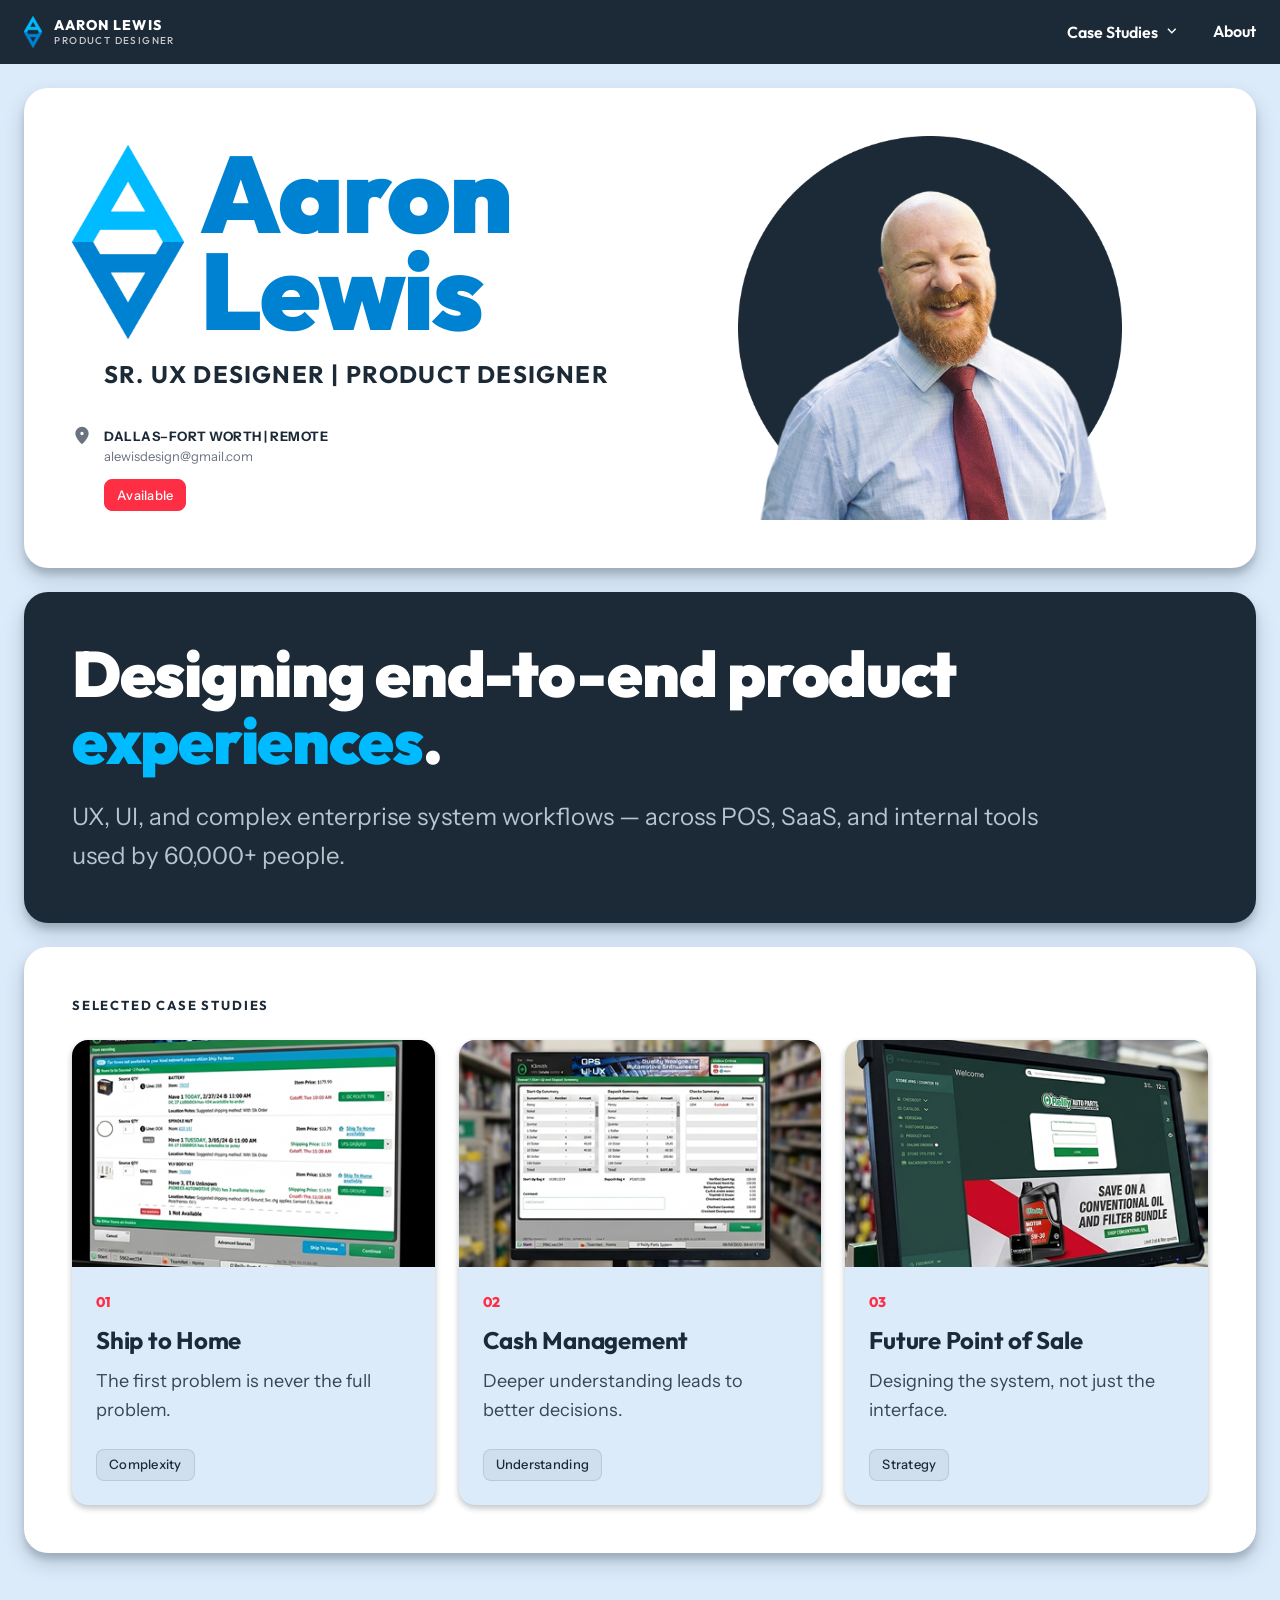
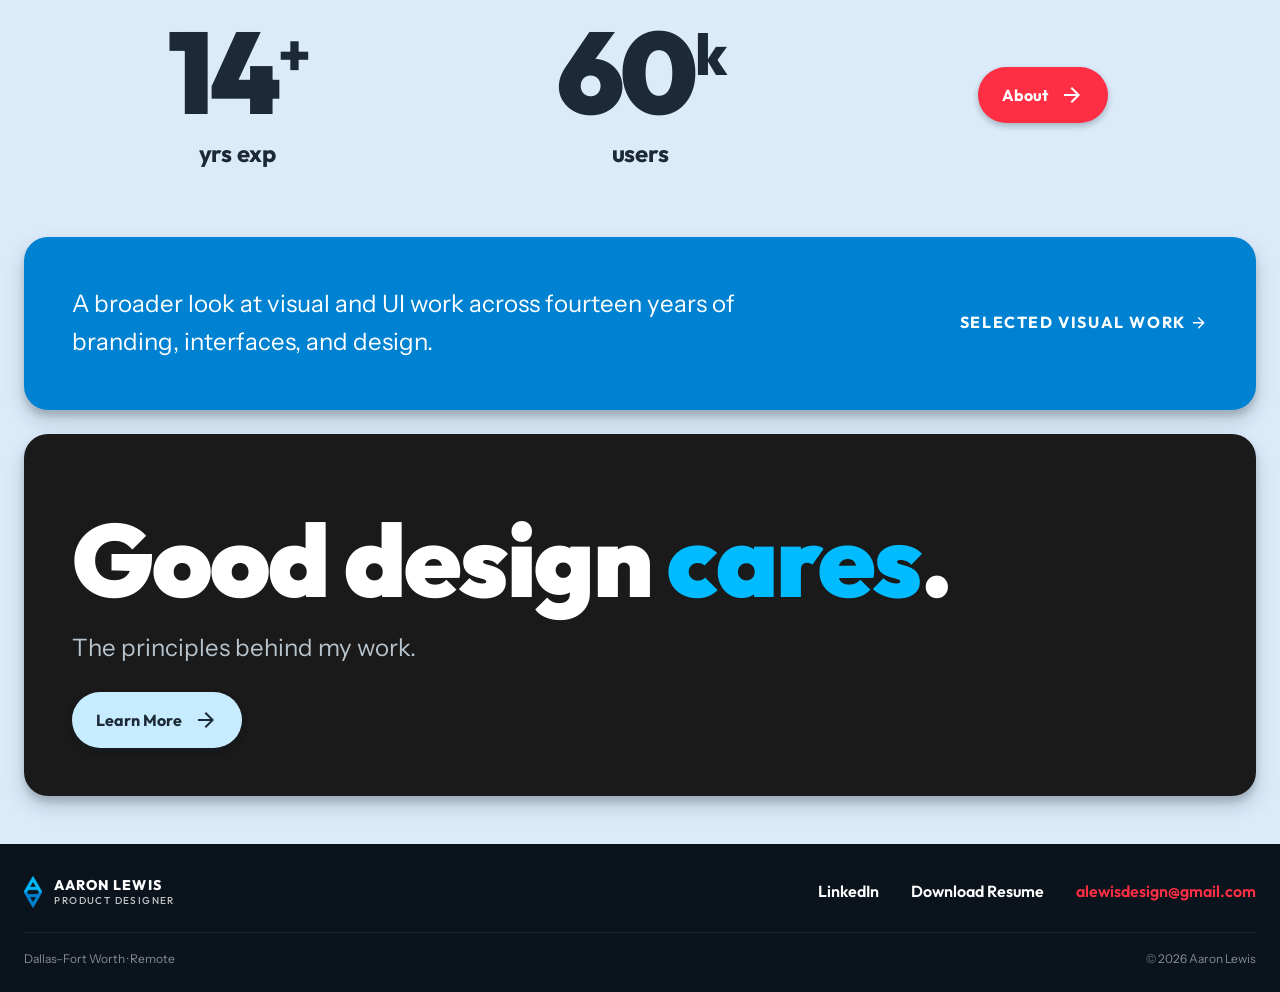
==== index.html @ 26889b2f "Updates" ====
<!doctype html>
<html lang="en">
  <head>
    <meta charset="utf-8" />
    <meta name="viewport" content="width=device-width, initial-scale=1" />
    <title>Aaron Lewis — Sr. UX & Product Designer</title>
    <meta
      name="description"
      content="Aaron Lewis — Sr. UX & Product Designer. UX, UI, and complex enterprise system workflows across POS, SaaS, and internal tools used by 60,000+ people."
    />
    <meta property="og:title" content="Aaron Lewis — Sr. UX & Product Designer" />
    <meta property="og:description" content="End-to-end product experiences across POS, SaaS, and internal tools." />
    <meta property="og:type" content="website" />
    <meta name="twitter:card" content="summary_large_image" />
    <link rel="preconnect" href="https://fonts.googleapis.com" />
    <link rel="preconnect" href="https://fonts.gstatic.com" crossorigin />
    <link
      href="https://fonts.googleapis.com/css2?family=Outfit:wght@400;500;600;700;800;900&family=Instrument+Sans:wght@400;500;600&display=swap"
      rel="stylesheet"
    />
    <link rel="stylesheet" href="./styles.css" />
  </head>
  <body>
    <!-- HEADER -->
    <header class="site-header">
      <div class="container header-inner">
        <a class="brand" href="#">
          <span class="brand-mark" aria-hidden="true">
            <img src="assets/AA_logo-colors.svg" alt="" />
          </span>
          <span class="brand-text">
            <span class="brand-name">AARON LEWIS</span>
            <span class="brand-role">PRODUCT DESIGNER</span>
          </span>
        </a>
        <button
          class="nav-toggle"
          type="button"
          aria-label="Toggle menu"
          aria-expanded="false"
          aria-controls="primary-nav"
        >
          <span class="nav-toggle-bar"></span>
          <span class="nav-toggle-bar"></span>
          <span class="nav-toggle-bar"></span>
        </button>
        <nav id="primary-nav" class="site-nav" aria-label="Primary">
          <div class="nav-item has-dropdown">
            <button type="button" class="nav-link nav-dropdown-toggle" aria-expanded="false" aria-controls="cs-menu">
              Case Studies
              <svg class="mdi" viewBox="0 0 24 24" aria-hidden="true">
                <path d="M7.41 8.59 12 13.17l4.59-4.58L18 10l-6 6-6-6z" />
              </svg>
            </button>
            <div id="cs-menu" class="nav-dropdown" role="menu">
              <a href="/case-studies/ship-to-home" target="_top" role="menuitem">Ship to Home</a>
              <a href="/case-studies/cash-management" target="_top" role="menuitem">Cash Management</a>
              <a href="/case-studies/future-point-of-sale" target="_top" role="menuitem">Future Point of Sale</a>
            </div>
          </div>
          <a href="/about" target="_top">About</a>
        </nav>
      </div>
    </header>

    <main class="container stack">
      <!-- HERO CARD -->
      <section class="card card--light hero">
        <div class="grid-12">
          <div class="col-6 hero-left">
            <div class="hero-lockup">
              <span class="hero-logo" aria-hidden="true">
                <img src="assets/AA_logo-colors.svg" alt="" />
              </span>
              <h1 class="hero-name">Aaron<br />Lewis</h1>
            </div>
            <p class="hero-role">SR. UX DESIGNER | <span class="no-break">PRODUCT DESIGNER</span></p>
            <div class="hero-meta">
              <p class="hero-location">
                <span class="pin" aria-hidden="true"
                  ><svg class="mdi" viewBox="0 0 24 24" aria-hidden="true">
                    <path
                      d="M12 22s-8-7.16-8-13a8 8 0 1 1 16 0c0 5.84-8 13-8 13zm0-11a2 2 0 1 0 0-4 2 2 0 0 0 0 4z"
                    /></svg
                ></span>
                <span>
                  <strong>DALLAS–FORT WORTH | REMOTE</strong><br />
                  <a href="mailto:alewisdesign@gmail.com" class="email-muted">alewisdesign@gmail.com</a>
                </span>
              </p>
              <span class="hero-pill pill pill--red">Available</span>
            </div>
          </div>
          <div class="col-6 hero-right">
            <div class="portrait">
              <img
                src="assets/aaron-hero.png"
                alt="Portrait of Aaron Lewis"
              />
            </div>
          </div>
        </div>
      </section>

      <!-- STATEMENT CARD -->
      <section class="card card--dark statement">
        <h2 class="display">Designing end-to-end product <span class="accent-blue">experiences</span>.</h2>
        <p class="lead">
          UX, UI, and complex enterprise system workflows — across POS, SaaS, and internal tools used by 60,000+ people.
        </p>
      </section>

      <!-- CASE STUDIES -->
      <section id="case-studies" class="card card--light">
        <p class="eyebrow">SELECTED CASE STUDIES</p>
        <div class="grid-12 row-cards">
          <article class="col-4 case-card" tabindex="0" data-href="/case-studies/ship-to-home">
            <div class="case-thumb case-thumb--1">
              <img
                src="assets/ship-to-home-card.png"
                alt="Ship to Home interface preview"
              />
            </div>
            <div class="case-body">
              <p class="case-num">01</p>
              <h3 class="case-title">Ship to Home</h3>
              <p class="case-desc">The first problem is never the full problem.</p>
              <span class="pill pill--light">Complexity</span>
            </div>
          </article>

          <article class="col-4 case-card" tabindex="0" data-href="/case-studies/cash-management">
            <div class="case-thumb case-thumb--2">
              <img
                src="assets/cash-management-card.png"
                alt="Cash Management interface preview"
              />
            </div>
            <div class="case-body">
              <p class="case-num">02</p>
              <h3 class="case-title">Cash Management</h3>
              <p class="case-desc">Deeper understanding leads to better decisions.</p>
              <span class="pill pill--light">Understanding</span>
            </div>
          </article>

          <article class="col-4 case-card" tabindex="0" data-href="/case-studies/future-point-of-sale">
            <div class="case-thumb case-thumb--3">
              <img
                src="assets/future-pos-card.png"
                alt="Future Point of Sale interface preview"
              />
            </div>
            <div class="case-body">
              <p class="case-num">03</p>
              <h3 class="case-title">Future Point of Sale</h3>
              <p class="case-desc">Designing the system, not just the interface.</p>
              <span class="pill pill--light">Strategy</span>
            </div>
          </article>
        </div>
      </section>

      <!-- STATS ROW -->
      <section class="stats">
        <div class="grid-12 stats-row">
          <div class="col-4 stat">
            <p class="stat-num">14<span class="stat-sup">+</span></p>
            <p class="stat-label">yrs exp</p>
          </div>
          <div class="col-4 stat">
            <p class="stat-num">60<span class="stat-sup">k</span></p>
            <p class="stat-label">users</p>
          </div>
          <div class="col-4 stat stat--cta">
            <a href="/about" target="_top" class="btn btn--red"
              >About
              <span class="btn-arrow" aria-hidden="true"
                ><svg class="mdi" viewBox="0 0 24 24" aria-hidden="true">
                  <path d="M4 11h12.17l-5.59-5.59L12 4l8 8-8 8-1.41-1.41L16.17 13H4z" /></svg></span
            ></a>
          </div>
        </div>
      </section>

      <!-- VISUAL WORK BANNER -->
      <section class="card banner">
        <div class="grid-12 banner-row">
          <div class="col-9">
            <p class="banner-copy">
              A broader look at visual and UI work across fourteen years of branding, interfaces, and design.
            </p>
          </div>
          <div class="col-3 banner-cta">
            <a href="/selected-visual-work" class="banner-link" target="_top"
              >SELECTED VISUAL WORK
              <svg class="mdi" viewBox="0 0 24 24" aria-hidden="true">
                <path d="M4 11h12.17l-5.59-5.59L12 4l8 8-8 8-1.41-1.41L16.17 13H4z" /></svg
            ></a>
          </div>
        </div>
      </section>

      <!-- GOOD DESIGN CARES -->
      <section class="card card--dark cares">
        <h2 class="display">Good design <span class="accent-blue">cares</span>.</h2>
        <p class="cares-caption">The principles behind my work.</p>
        <div class="cares-cta">
          <a href="/about#cares" target="_top" class="btn btn--light"
            >Learn More
            <span class="btn-arrow" aria-hidden="true"
              ><svg class="mdi" viewBox="0 0 24 24" aria-hidden="true">
                <path d="M4 11h12.17l-5.59-5.59L12 4l8 8-8 8-1.41-1.41L16.17 13H4z" /></svg></span
          ></a>
        </div>
      </section>
    </main>

    <!-- FOOTER -->
    <footer id="contact" class="site-footer">
      <div class="container footer-inner">
        <div class="grid-12 footer-row">
          <div class="col-6 footer-brand-col">
            <a class="brand" href="#">
              <span class="brand-mark" aria-hidden="true">
                <img src="assets/AA_logo-colors.svg" alt="" />
              </span>
              <span class="brand-text">
                <span class="brand-name">AARON LEWIS</span>
                <span class="brand-role">PRODUCT DESIGNER</span>
              </span>
            </a>
          </div>
          <div class="col-6 footer-nav-col">
            <nav class="footer-nav" aria-label="Footer">
              <a href="https://www.linkedin.com/in/aldsgn/" target="_blank" rel="noopener noreferrer">LinkedIn</a>
              <a
                href="assets/Aaron-Lewis-Resume.pdf"
                target="_blank"
                rel="noopener noreferrer"
                >Download Resume</a
              >
              <a href="mailto:alewisdesign@gmail.com" class="email-red">alewisdesign@gmail.com</a>
            </nav>
          </div>
        </div>
        <div class="footer-fine">
          <span>Dallas–Fort Worth · Remote</span>
          <span>© <span id="year">2026</span> Aaron Lewis</span>
        </div>
      </div>
    </footer>

    <script src="./script.js" defer></script>
  </body>
</html>
---- styles.css ----
/* ==========================================================================
   Aaron Lewis — Portfolio Home10
   Design system v1.
     Colors:
       Snow White  #FFFFFF   default white
       Powder      #DCEBFA   pale blue background
       Martigan    #00BBFF   brand blue on dark
       BlueJay     #0082D2   brand blue on white
       Midnight    #1C2A37   dark background/ink
       Amaranth    #FE2E44   brand accent
     Type: Outfit (display + UI), Instrument Sans (body). Body 18px.
     Grid: 12-column only. Container max-width 1440px.
     Spacing: 4/8px increments.
     Elevation: Material Design 2 shadows on cards.
   ========================================================================== */

:root {
  /* Palette */
  --snow: #ffffff;
  --powder: #dcebfa;
  --martigan: #00bbff;
  --bluejay: #0082d2;
  --midnight: #1c2a37;
  --amaranth: #fe2e44;
  --three-am: #0b141c;
  --charcoal: #1a1a1a;

  /* Semantic tokens */
  --bg: var(--powder);
  --ink: var(--midnight);
  --card: var(--snow);
  --card-soft: var(--powder);
  --brand-blue: var(--bluejay); /* on light */
  --brand-blue-dark: var(--martigan); /* on dark */
  --brand-red: var(--amaranth);
  --text: var(--midnight);
  --muted: #6b7280;
  --white: var(--snow);
  --hero-name: var(--bluejay);
  --hero-name-size: clamp(72px, 10vw, 108px);

  /* Type */
  --font-display: "Outfit", system-ui, -apple-system, Segoe UI, sans-serif;
  --font-body: "Instrument Sans", system-ui, -apple-system, Segoe UI, sans-serif;

  /* Shape + spacing (4/8 pixel increments) */
  --radius: 24px;
  --radius-sm: 16px;
  --gap: 24px;
  --pad: 48px;
  --pad-sm: 24px;
  --container: 1440px;

  /* MD2 elevation shadows */
  --elev-1: 0 1px 2px rgba(14, 30, 44, 0.14), 0 1px 3px rgba(14, 30, 44, 0.12);
  --elev-2: 0 3px 6px rgba(14, 30, 44, 0.16), 0 3px 6px rgba(14, 30, 44, 0.12);
  --elev-4: 0 10px 20px rgba(14, 30, 44, 0.19), 0 6px 6px rgba(14, 30, 44, 0.16);
  --elev-8: 0 14px 28px rgba(14, 30, 44, 0.2), 0 10px 10px rgba(14, 30, 44, 0.18);
  --elev-16: 0 24px 48px rgba(14, 30, 44, 0.24), 0 18px 18px rgba(14, 30, 44, 0.2);
}

* {
  box-sizing: border-box;
}

html,
body {
  margin: 0;
  padding: 0;
}

body {
  background: var(--bg);
  color: var(--text);
  font-family: var(--font-body);
  font-size: 18px;
  line-height: 1.6;
  -webkit-font-smoothing: antialiased;
}

h1,
h2,
h3,
h4,
.display,
.eyebrow,
.brand-name,
.brand-role,
.nav-cta,
.site-nav a,
.pill,
.case-title,
.case-num,
.stat-num,
.stat-label,
.banner-link,
.footer-nav a,
.hero-name,
.hero-role {
  font-family: var(--font-display);
}

a {
  color: inherit;
  text-decoration: none;
}

.no-break {
  white-space: nowrap;
}

/* Layout ------------------------------------------------------------------ */

.container {
  width: 100%;
  max-width: var(--container);
  margin: 0 auto;
  padding: 0 24px;
}

.stack > * + * {
  margin-top: var(--gap);
}
.stack {
  padding-top: var(--gap);
  padding-bottom: var(--gap);
}

/* 12-column grid — the ONLY width system in use. */
.grid-12 {
  display: grid;
  grid-template-columns: repeat(12, minmax(0, 1fr));
  gap: var(--gap);
}
.col-1 {
  grid-column: span 1;
}
.col-2 {
  grid-column: span 2;
}
.col-3 {
  grid-column: span 3;
}
.col-4 {
  grid-column: span 4;
}
.col-5 {
  grid-column: span 5;
}
.col-6 {
  grid-column: span 6;
}
.col-7 {
  grid-column: span 7;
}
.col-8 {
  grid-column: span 8;
}
.col-9 {
  grid-column: span 9;
}
.col-10 {
  grid-column: span 10;
}
.col-11 {
  grid-column: span 11;
}
.col-12 {
  grid-column: span 12;
}

/* Mobile stacking rules:
   - col-3 (1/4 desktop) -> col-6 (1/2 mobile)
   - col-4 (1/3 desktop) and col-6 (1/2 desktop) -> col-12 (full mobile)
   - col-1..2, 5, 7..11 default to full width on mobile too. */
@media (max-width: 768px) {
  :root {
    --pad: var(--pad-sm);
  }
  .grid-12 > .col-3 {
    grid-column: span 6;
  }
  .grid-12 > .col-1,
  .grid-12 > .col-2,
  .grid-12 > .col-4,
  .grid-12 > .col-5,
  .grid-12 > .col-6,
  .grid-12 > .col-7,
  .grid-12 > .col-8,
  .grid-12 > .col-9,
  .grid-12 > .col-10,
  .grid-12 > .col-11 {
    grid-column: span 12;
  }
}

/* Cards ------------------------------------------------------------------- */

.card {
  border-radius: var(--radius);
  padding: var(--pad);
  background: var(--card);
  box-shadow: var(--elev-4);
}
.card--light {
  background: var(--card);
  color: var(--text);
}
.card--dark {
  background: var(--ink);
  color: var(--white);
}

/* Header ------------------------------------------------------------------ */

.site-header {
  background: var(--ink);
  color: var(--white);
}
.header-inner {
  display: flex;
  align-items: center;
  justify-content: space-between;
  gap: var(--gap);
  padding-top: 16px;
  padding-bottom: 16px;
  flex-wrap: wrap;
}

.brand {
  display: inline-flex;
  align-items: center;
  gap: 12px;
}
.brand-mark {
  height: 32px;
  width: auto;
  display: inline-block;
}
.brand-mark img {
  height: 100%;
  width: auto;
  display: block;
}
.brand-text {
  display: flex;
  flex-direction: column;
  line-height: 1;
}
.brand-name {
  font-weight: 800;
  font-size: 14px;
  letter-spacing: 0.08em;
}
.brand-role {
  font-weight: 500;
  font-size: 10px;
  letter-spacing: 0.14em;
  opacity: 0.75;
  margin-top: 4px;
}

.site-nav {
  display: flex;
  align-items: center;
  gap: 32px;
}
.site-nav a,
.site-nav .nav-link {
  font-weight: 600;
  font-size: 16px;
  color: var(--white);
  transition: opacity 0.2s;
  background: none;
  border: 0;
  padding: 0;
  cursor: pointer;
  font-family: var(--font-display);
}
.site-nav a:hover,
.site-nav .nav-link:hover {
  opacity: 0.75;
}

/* Dropdown */
.nav-item.has-dropdown {
  position: relative;
}
.nav-dropdown {
  position: absolute;
  top: calc(100% + 12px);
  left: 0;
  min-width: 224px;
  background: var(--white);
  color: var(--text);
  border-radius: 16px;
  padding: 8px;
  display: none;
  flex-direction: column;
  box-shadow: var(--elev-8);
  z-index: 20;
}
/* Invisible hover bridge so the menu doesn't close when crossing the gap */
.nav-dropdown::before {
  content: "";
  position: absolute;
  left: 0;
  right: 0;
  top: -12px;
  height: 12px;
}
.nav-dropdown a {
  color: var(--text);
  padding: 8px 16px;
  border-radius: 8px;
  font-size: 14px;
  font-weight: 600;
}
.nav-dropdown a:hover {
  background: var(--card-soft);
  opacity: 1;
}
.nav-item.has-dropdown:hover .nav-dropdown,
.nav-item.has-dropdown:focus-within .nav-dropdown,
.nav-dropdown.is-open {
  display: flex;
}

/* Hamburger */
.nav-toggle {
  display: none;
  background: none;
  border: 0;
  padding: 8px;
  cursor: pointer;
  flex-direction: column;
  gap: 4px;
}
.nav-toggle-bar {
  display: block;
  width: 24px;
  height: 2px;
  background: var(--white);
  border-radius: 2px;
}

/* Hero -------------------------------------------------------------------- */

.hero .grid-12 {
  align-items: center;
}

.hero-lockup {
  display: flex;
  align-items: center;
  gap: 16px;
}
.hero-logo {
  height: calc(var(--hero-name-size) * 1.8);
  width: auto;
  flex-shrink: 0;
}
.hero-logo img {
  height: 100%;
  width: auto;
  display: block;
}

.hero-name {
  margin: 0;
  font-family: var(--font-display);
  font-weight: 900;
  font-size: var(--hero-name-size);
  line-height: 0.9;
  color: var(--hero-name);
  letter-spacing: -0.02em;
}

.hero-role {
  margin: 16px 0 0;
  padding-left: 32px;
  font-weight: 700;
  letter-spacing: 0.05em;
  font-size: 24px;
  color: var(--text);
}

.hero-meta {
  margin-top: 32px;
  display: flex;
  flex-direction: column;
  align-items: flex-start;
  gap: 12px;
}
.hero-location {
  margin: 0;
  display: flex;
  gap: 12px;
  align-items: flex-start;
  font-size: 13px;
  letter-spacing: 0.04em;
}
.hero-pill {
  margin-left: 32px;
}
.hero-location strong {
  font-weight: 700;
}
.pin {
  color: var(--muted);
  display: inline-flex;
  align-items: center;
  line-height: 1;
}
.pin .mdi {
  width: 20px;
  height: 20px;
}

/* Material Design inline icons ------------------------------------------- */
.mdi {
  display: inline-block;
  width: 1em;
  height: 1em;
  fill: currentColor;
  vertical-align: -0.15em;
  flex-shrink: 0;
}
.nav-dropdown-toggle .mdi {
  width: 1.1em;
  height: 1.1em;
  margin-left: 2px;
  transition: transform 0.2s;
}
.nav-dropdown-toggle[aria-expanded="true"] .mdi {
  transform: rotate(180deg);
}
.banner-link .mdi,
.cs-nextup-arrow.mdi {
  width: 1.1em;
  height: 1.1em;
  vertical-align: -0.2em;
}
.email-muted {
  color: var(--muted);
  font-family: var(--font-body);
  letter-spacing: 0;
}

.hero-right {
  display: flex;
  justify-content: center;
  align-items: center;
}
.portrait {
  width: 100%;
  max-width: 384px;
  display: grid;
  place-items: center;
}
.portrait img {
  width: 100%;
  height: auto;
  object-fit: contain;
  display: block;
}

@media (max-width: 768px) {
  .hero-lockup {
    gap: 16px;
  }
}

/* Statement --------------------------------------------------------------- */

.display {
  font-family: var(--font-display);
  font-weight: 900;
  font-size: clamp(40px, 5vw, 68px);
  line-height: 1.05;
  letter-spacing: -0.02em;
  margin: 0;
}
.display--center {
  text-align: center;
}
/* accent-blue lives on dark backgrounds (statement + cares cards) */
.accent-blue {
  color: var(--brand-blue-dark);
}

.statement .lead {
  margin: 24px 0 0;
  color: #b7c4ce;
  font-size: 24px;
  max-width: 62ch;
}

/* Case studies ------------------------------------------------------------ */

.eyebrow {
  margin: 0 0 24px;
  font-weight: 700;
  font-size: 13px;
  letter-spacing: 0.14em;
  color: var(--text);
}

.row-cards {
  align-items: stretch;
}

.case-card {
  background: var(--card-soft);
  color: var(--text);
  border-radius: 16px;
  overflow: hidden;
  display: flex;
  flex-direction: column;
  cursor: pointer;
  outline: none;
  -webkit-tap-highlight-color: transparent;
  touch-action: manipulation;
  transition:
    transform 0.5s cubic-bezier(0.2, 0.7, 0.2, 1),
    box-shadow 0.5s cubic-bezier(0.2, 0.7, 0.2, 1),
    background-color 0.5s cubic-bezier(0.2, 0.7, 0.2, 1),
    color 0.5s cubic-bezier(0.2, 0.7, 0.2, 1);
  box-shadow: var(--elev-2);
}
.case-card:hover,
.case-card:focus-visible,
.case-card.is-lifted,
.case-card:active {
  transform: translateY(-8px);
  box-shadow: var(--elev-16);
  background: var(--ink);
  color: var(--white);
}
.case-card:hover .pill,
.case-card:focus-visible .pill,
.case-card.is-lifted .pill,
.case-card:active .pill {
  color: var(--white);
  background: rgba(255, 255, 255, 0.12);
  border-color: rgba(255, 255, 255, 0.28);
}

.case-thumb {
  aspect-ratio: 16 / 10;
  overflow: hidden;
  background: #0e1720;
}
.case-thumb img {
  width: 100%;
  height: 100%;
  object-fit: cover;
  display: block;
  transition: transform 300ms ease;
}
.case-card:hover .case-thumb img,
.case-card:focus-visible .case-thumb img,
.case-card.is-lifted .case-thumb img {
  transform: scale(1.03);
}

.case-body {
  padding: 24px;
  display: flex;
  flex-direction: column;
  gap: 8px;
  flex: 1;
}
.case-num {
  margin: 0;
  font-weight: 800;
  color: var(--brand-red);
  font-size: 14px;
}
.case-title {
  margin: 0;
  font-weight: 700;
  font-size: 24px;
  letter-spacing: -0.01em;
}
.case-desc {
  margin: 0 0 16px;
  color: inherit;
  opacity: 0.85;
  font-size: 18px;
}
.case-card .pill {
  align-self: flex-start;
  margin-top: auto;
}

/* Stats ------------------------------------------------------------------- */

.stats {
  padding: 40px 24px;
}
.stats-row {
  align-items: center;
}
.stat {
  display: flex;
  flex-direction: column;
  align-items: center;
  text-align: center;
}
.stat-num {
  margin: 0;
  font-family: var(--font-display);
  font-weight: 900;
  font-size: clamp(72px, 9vw, 128px);
  line-height: 0.95;
  letter-spacing: -0.03em;
}
.stat-sup {
  font-size: 0.5em;
  vertical-align: super;
  font-weight: 800;
}
.stat-label {
  margin: 8px 0 0;
  font-weight: 700;
  font-size: 24px;
  letter-spacing: -0.01em;
}
.stat--cta {
  justify-content: center;
}

/* Banner ------------------------------------------------------------------ */

.banner {
  background: var(--brand-blue);
  color: var(--white);
  padding: var(--pad);
}
.banner-row {
  align-items: center;
}
.banner-copy {
  margin: 0;
  font-size: 24px;
  max-width: 44ch;
}
.banner-cta {
  display: flex;
  justify-content: flex-end;
  align-items: center;
}
.banner-link {
  font-weight: 700;
  letter-spacing: 0.1em;
  font-size: 16px;
  color: var(--white);
  transition: transform 0.2s;
  white-space: nowrap;
}
.banner-link:hover {
  transform: translateY(-4px);
}

@media (max-width: 768px) {
  .banner-cta {
    justify-content: flex-start;
  }
}

/* Cares ------------------------------------------------------------------- */

.cares {
  background: var(--charcoal);
  padding: var(--pad);
  position: relative;
  text-align: left;
}
.cares h2 {
  font-size: clamp(56px, 8vw, 104px);
  padding-top: 24px;
}
.cares-caption {
  margin: 16px 0 0;
  color: #b7c4ce;
  font-size: 24px;
  max-width: 44ch;
  text-align: left;
  font-family: var(--font-body);
}
.cares-cta {
  display: flex;
  justify-content: flex-start;
  margin-top: 24px;
}

/* Pills — Material Design 3 chips ---------------------------------------- */

.pill {
  display: inline-flex;
  align-items: center;
  gap: 8px;
  height: 32px;
  padding: 0 12px;
  border-radius: 8px;
  font-family: inherit;
  font-weight: 500;
  font-size: 13px;
  letter-spacing: 0.02em;
  line-height: 1;
  color: var(--text);
  background: rgba(28, 42, 55, 0.06);
  border: 1px solid rgba(28, 42, 55, 0.12);
  transition:
    transform 0.2s,
    box-shadow 0.2s,
    background-color 0.2s,
    border-color 0.2s,
    color 0.2s;
}
/* On dark surfaces */
.card--dark .pill,
.pill--white {
  color: var(--white);
  background: rgba(255, 255, 255, 0.08);
  border-color: rgba(255, 255, 255, 0.24);
}
/* Amaranth chip — reserved for "Available" */
.pill--red {
  color: var(--white);
  background: var(--brand-red);
  border-color: var(--brand-red);
}
.pill--blue {
  color: var(--white);
  background: var(--brand-blue);
  border-color: var(--brand-blue);
}
.pill--light {
  color: var(--text);
  background: rgba(28, 42, 55, 0.06);
  border-color: rgba(28, 42, 55, 0.12);
}
.pill--lg {
  height: 36px;
  padding: 0 16px;
  font-size: 14px;
}
a.pill:hover {
  transform: translateY(-1px);
  box-shadow: var(--elev-1);
}

/* Buttons ----------------------------------------------------------------- */

.btn {
  display: inline-flex;
  align-items: center;
  gap: 12px;
  padding: 16px 24px;
  border-radius: 999px;
  font-family: var(--font-display);
  font-weight: 700;
  font-size: 16px;
  line-height: 1;
  border: 0;
  cursor: pointer;
  transition:
    transform 0.2s,
    box-shadow 0.2s,
    filter 0.2s;
  box-shadow: var(--elev-2);
}
.btn--red {
  background: var(--brand-red);
  color: var(--white);
}
.btn--light {
  background: #c8ecff;
  color: var(--ink);
}
.btn:hover {
  transform: translateY(-2px);
  box-shadow: var(--elev-4);
}
.btn-arrow {
  display: inline-grid;
  place-items: center;
  width: 24px;
  height: 24px;
  line-height: 1;
}
.btn-arrow .mdi {
  width: 24px;
  height: 24px;
}

/* Footer ------------------------------------------------------------------ */

.site-footer {
  background: var(--three-am);
  color: var(--white);
  margin-top: var(--gap);
  padding: 32px 0 24px;
}
.footer-row {
  align-items: center;
}
.footer-brand-col {
  display: flex;
  align-items: center;
}
.footer-nav-col {
  display: flex;
  justify-content: flex-end;
  align-items: center;
}
.footer-nav {
  display: flex;
  gap: 32px;
  align-items: center;
}
.footer-nav a {
  font-weight: 600;
  font-size: 16px;
}
.footer-nav a:hover {
  opacity: 0.75;
}
.email-red {
  color: var(--brand-red);
  font-family: var(--font-body);
  font-weight: 500;
}
.footer-fine {
  margin-top: 24px;
  padding-top: 16px;
  border-top: 1px solid rgba(255, 255, 255, 0.08);
  display: flex;
  justify-content: space-between;
  gap: 12px;
  color: rgba(255, 255, 255, 0.5);
  font-size: 12px;
  flex-wrap: wrap;
}

@media (max-width: 768px) {
  .header-inner {
    flex-wrap: nowrap;
    align-items: center;
  }
  .nav-toggle {
    display: inline-flex;
  }
  .site-nav {
    display: none;
    position: absolute;
    top: 100%;
    left: 0;
    right: 0;
    background: var(--ink);
    flex-direction: column;
    align-items: stretch;
    gap: 4px;
    padding: 16px 24px 24px;
    z-index: 30;
    box-shadow: var(--elev-8);
  }
  .site-header {
    position: relative;
  }
  .site-nav.is-open {
    display: flex;
  }
  .site-nav a,
  .site-nav .nav-link {
    padding: 12px 4px;
    text-align: left;
    width: 100%;
  }
  .nav-item.has-dropdown {
    width: 100%;
  }
  .nav-dropdown {
    position: static;
    display: none;
    box-shadow: none;
    background: rgba(255, 255, 255, 0.06);
    color: var(--white);
    padding: 4px;
    margin-top: 4px;
  }
  .nav-dropdown a {
    color: var(--white);
  }
  .nav-dropdown a:hover {
    background: rgba(255, 255, 255, 0.08);
  }
  .nav-dropdown.is-open {
    display: flex;
  }

  .hero-meta {
    margin-top: 24px;
  }
  .stats {
    padding: 24px;
  }
  .cares {
    padding: var(--pad);
  }
  .cares-cta {
    justify-content: center;
  }

  .footer-nav-col {
    justify-content: flex-start;
  }
  .footer-nav {
    flex-direction: column;
    align-items: flex-start;
    gap: 16px;
    width: 100%;
  }
  .footer-fine {
    justify-content: center;
    text-align: center;
    flex-direction: column;
    align-items: center;
    gap: 8px;
  }
}

/* ==========================================================================
   Case Study pages
   ========================================================================== */

.case-hero {
  padding: var(--pad);
}
.case-hero .grid-12 {
  align-items: center;
}
.case-eyebrow {
  margin: 0 0 16px;
}
.case-num-inline {
  color: var(--brand-red);
  font-weight: 800;
}
.case-hero-title {
  margin: 0;
  font-family: var(--font-display);
  font-weight: 900;
  font-size: clamp(56px, 7.5vw, 96px);
  line-height: 0.95;
  letter-spacing: -0.02em;
  color: var(--text);
}
/* Accent blue variant readable on light card backgrounds */
.accent-blue-onlight {
  color: var(--brand-blue);
}
.case-tagline {
  margin: 24px 0 0;
  font-family: var(--font-display);
  font-weight: 600;
  font-size: 24px;
  color: var(--brand-blue);
}
.case-summary {
  margin: 16px 0 0;
  font-size: 18px;
  max-width: 56ch;
}

.case-meta {
  margin-top: 32px;
  display: flex;
  flex-wrap: wrap;
  gap: 32px;
}
.case-meta-item {
  display: flex;
  flex-direction: column;
  gap: 4px;
}
.case-meta-label {
  margin: 0;
  font-family: var(--font-display);
  font-weight: 700;
  font-size: 11px;
  letter-spacing: 0.14em;
  color: var(--muted);
}
.case-meta-value {
  margin: 0;
  font-family: var(--font-display);
  font-weight: 600;
  font-size: 16px;
  color: var(--text);
}

.case-hero-right {
  display: flex;
  justify-content: center;
}
.case-hero-image {
  width: 100%;
  aspect-ratio: 4 / 3;
  border-radius: var(--radius-sm);
}

/* Placeholder image blocks (to swap for real images later) */
.placeholder-img {
  background:
    repeating-linear-gradient(
      45deg,
      rgba(0, 187, 255, 0.08),
      rgba(0, 187, 255, 0.08) 12px,
      rgba(0, 187, 255, 0.16) 12px,
      rgba(0, 187, 255, 0.16) 24px
    ),
    var(--powder);
  display: grid;
  place-items: center;
  color: var(--muted);
  font-family: var(--font-display);
  font-weight: 600;
  font-size: 13px;
  letter-spacing: 0.12em;
  text-transform: uppercase;
  border: 1px dashed rgba(28, 42, 55, 0.2);
}

/* Case sections (Problem, Constraints, Approach, Outcome, Reflections) */
.case-section {
  padding: var(--pad);
}
.case-section .grid-12 {
  align-items: start;
}
.section-eyebrow {
  margin: 0;
  font-family: var(--font-display);
  font-weight: 800;
  font-size: 13px;
  letter-spacing: 0.16em;
  text-transform: uppercase;
  color: var(--brand-red);
  position: sticky;
  top: 24px;
}
.card--dark .section-eyebrow {
  color: var(--brand-blue-dark);
}

.case-body-copy p {
  margin: 0 0 16px;
  font-size: 18px;
  line-height: 1.7;
}
.case-body-copy p:last-child {
  margin-bottom: 0;
}
.case-lead {
  font-family: var(--font-display);
  font-weight: 500;
  font-size: 24px !important;
  line-height: 1.4 !important;
  margin-bottom: 24px !important;
}
.card--dark .case-lead {
  color: var(--white);
}

.case-subhead {
  margin: 32px 0 12px;
  font-family: var(--font-display);
  font-weight: 700;
  font-size: 24px;
  letter-spacing: -0.01em;
  color: var(--text);
}
.card--dark .case-subhead {
  color: var(--white);
}

.case-list {
  margin: 0 0 16px;
  padding-left: 20px;
  font-size: 18px;
  line-height: 1.7;
}
.case-list li {
  margin-bottom: 8px;
}

.case-pullquote {
  margin: 24px 0 !important;
  padding: 16px 24px;
  border-left: 4px solid var(--brand-red);
  background: rgba(254, 46, 68, 0.06);
  font-family: var(--font-display);
  font-weight: 600;
  font-size: 20px !important;
  line-height: 1.5 !important;
  color: var(--text);
  border-radius: 4px;
}
.card--dark .case-pullquote {
  color: var(--white);
  background: rgba(0, 187, 255, 0.1);
  border-left-color: var(--brand-blue-dark);
}

.case-figure {
  width: 100%;
  aspect-ratio: 16 / 9;
  margin: 24px 0;
  border-radius: var(--radius-sm);
}

.case-nextup {
  margin-top: var(--gap);
}

@media (max-width: 768px) {
  .section-eyebrow {
    position: static;
    margin-bottom: 16px;
  }
  .case-hero-image {
    aspect-ratio: 4 / 3;
    margin-top: 24px;
  }
}

/* ==========================================================================
   Case Study page (cs-*) — layout matching the Ship to Home draft.
   Sticky rail + numbered sections + hero card, callouts, dark quotes.
   ========================================================================== */

.cs-page {
  background: var(--powder);
}
.cs-main {
  padding: 24px 24px 48px;
}

/* Breadcrumb row above the hero card */
.cs-crumbs {
  display: flex;
  align-items: center;
  gap: 10px;
  font-family: var(--font-display);
  font-weight: 700;
  font-size: 12px;
  letter-spacing: 0.14em;
  color: var(--muted);
  margin: 8px 8px 16px;
  text-transform: uppercase;
}
.cs-crumbs-sep {
  color: #b7c6d2;
}
.cs-crumbs-num {
  color: var(--brand-red);
}

/* Hero card */
.cs-hero {
  position: relative;
  overflow: hidden;
  background: var(--snow);
  border-radius: 30px;
  padding: 52px;
  box-shadow: var(--elev-4);
}
.cs-hero-watermark {
  position: absolute;
  top: 28px;
  right: 44px;
  font-family: var(--font-display);
  font-weight: 900;
  font-size: 180px;
  line-height: 1;
  color: var(--brand-blue-dark);
  opacity: 0.12;
  pointer-events: none;
}
.cs-badge {
  display: inline-block;
  background: var(--brand-red);
  color: var(--white);
  font-family: var(--font-display);
  font-weight: 800;
  font-size: 11px;
  letter-spacing: 0.16em;
  padding: 7px 14px;
  border-radius: 999px;
  text-transform: uppercase;
}
.cs-hero-title {
  margin: 22px 0 0;
  font-family: var(--font-display);
  font-weight: 900;
  font-size: clamp(56px, 8vw, 84px);
  line-height: 0.92;
  letter-spacing: -0.02em;
  color: var(--text);
}
.cs-hero-tagline {
  margin: 20px 0 0;
  font-family: var(--font-display);
  font-weight: 600;
  font-size: clamp(22px, 2.4vw, 30px);
  line-height: 1.15;
  color: var(--text);
  max-width: 720px;
}
.cs-accent {
  color: var(--brand-blue-dark);
  font-weight: 700;
}
.cs-hero-summary {
  margin: 16px 0 0;
  font-size: 18px;
  line-height: 1.6;
  color: #4a5c6b;
  max-width: 640px;
}
.cs-meta-grid {
  margin-top: 32px;
  display: grid;
  grid-template-columns: repeat(4, minmax(0, 1fr));
  gap: 14px;
}
.cs-meta-card {
  background: #f2f8fd;
  border-radius: 14px;
  padding: 16px 18px;
}
.cs-meta-label {
  font-family: var(--font-display);
  font-size: 11px;
  font-weight: 700;
  letter-spacing: 0.12em;
  color: #8095a6;
}
.cs-meta-value {
  font-family: var(--font-display);
  font-weight: 700;
  font-size: 15px;
  color: var(--text);
  margin-top: 6px;
}
.cs-hero-image {
  margin-top: 34px;
  width: 100%;
  aspect-ratio: 20 / 10;
  border-radius: 18px;
  object-fit: cover;
  display: block;
}

/* Body layout: sticky rail + main content */
.cs-body {
  display: grid;
  grid-template-columns: 220px 1fr;
  gap: 60px;
  align-items: start;
  margin-top: 36px;
}
.cs-rail {
  position: sticky;
  top: 92px;
}
.cs-rail-label {
  font-size: 11px;
  font-weight: 700;
  letter-spacing: 0.16em;
  color: var(--muted);
  margin: 0 0 16px 14px;
  font-family: var(--font-display);
  text-transform: uppercase;
}
.cs-rail-nav {
  display: flex;
  flex-direction: column;
  gap: 2px;
}
.cs-rail-link {
  display: flex;
  gap: 12px;
  align-items: baseline;
  padding: 9px 0 9px 14px;
  border-left: 2px solid transparent;
  color: var(--muted);
  font-weight: 600;
  font-size: 15px;
  font-family: var(--font-display);
  transition:
    color 0.15s,
    border-color 0.15s;
}
.cs-rail-num {
  font-family: var(--font-display);
  font-size: 11px;
  font-weight: 800;
  color: #b0c1cf;
}
.cs-rail-link:hover {
  color: var(--text);
}
.cs-rail-link.is-active {
  color: var(--text);
  border-left-color: var(--brand-blue-dark);
  font-weight: 800;
}
.cs-rail-link.is-active .cs-rail-num {
  color: var(--brand-blue-dark);
}
.cs-rail-callout {
  margin-top: 26px;
  background: #cfe6f8;
  border-radius: 16px;
  padding: 18px;
}
.cs-rail-callout-label {
  font-size: 11px;
  font-weight: 700;
  letter-spacing: 0.14em;
  color: #4d6d84;
  font-family: var(--font-display);
}
.cs-rail-callout-value {
  font-family: var(--font-display);
  font-weight: 700;
  font-size: 14px;
  color: #123043;
  line-height: 1.5;
  margin-top: 8px;
}

/* Content column */
.cs-content {
  min-width: 0;
}
.cs-section {
  scroll-margin-top: 96px;
  padding-bottom: 64px;
}
.cs-eyebrow {
  font-family: var(--font-display);
  font-size: 13px;
  font-weight: 800;
  letter-spacing: 0.14em;
  color: var(--brand-red);
  text-transform: uppercase;
}
.cs-h2 {
  font-family: var(--font-display);
  font-weight: 900;
  font-size: clamp(32px, 4vw, 44px);
  line-height: 1.02;
  letter-spacing: -0.015em;
  margin: 14px 0 0;
  color: var(--text);
  max-width: 760px;
}
.cs-lead {
  font-size: 19px;
  line-height: 1.7;
  color: #3f4f5d;
  margin: 20px 0 0;
  max-width: 720px;
}
.cs-content p {
  font-size: 17px;
  line-height: 1.75;
  color: #526271;
  margin: 16px 0 0;
  max-width: 720px;
}

/* Summary stat grid */
.cs-stat-grid {
  display: grid;
  grid-template-columns: repeat(4, minmax(0, 1fr));
  gap: 14px;
  margin-top: 32px;
}
.cs-stat {
  background: var(--snow);
  border-radius: 18px;
  padding: 24px 22px;
  box-shadow: var(--elev-1);
}
.cs-stat--dark {
  background: #0d1218;
}
.cs-stat--dark .cs-stat-label {
  color: #a9bccb;
}
.cs-stat-num {
  font-family: var(--font-display);
  font-weight: 900;
  font-size: 46px;
  line-height: 1;
  color: var(--brand-blue-dark);
}
.cs-stat-label {
  font-size: 14px;
  color: #5a6b79;
  margin-top: 8px;
  line-height: 1.4;
}

/* Figure image */
.cs-figure {
  width: 100%;
  aspect-ratio: 12 / 9;
  margin-top: 26px;
  border-radius: 16px;
}
.cs-figure-img {
  height: auto;
  aspect-ratio: auto;
  object-fit: contain;
  background: var(--snow);
  box-shadow: var(--elev-4);
  display: block;
}

/* Dark pull quote card */
.cs-quote-dark {
  background: #0d1218;
  border-radius: 22px;
  padding: 44px 46px;
  margin-top: 22px;
  position: relative;
  overflow: hidden;
}
.cs-quote-mark {
  position: absolute;
  top: -20px;
  left: 34px;
  font-family: var(--font-display);
  font-weight: 900;
  font-size: 150px;
  color: var(--brand-blue-dark);
  opacity: 0.16;
  line-height: 1;
}
.cs-quote-dark p {
  position: relative;
  margin: 0;
  font-family: var(--font-display);
  font-weight: 800;
  font-size: clamp(22px, 2.6vw, 32px);
  line-height: 1.25;
  color: var(--white);
  max-width: 820px;
}

/* Numbered items grid (Constraints) */
.cs-num-grid {
  display: grid;
  grid-template-columns: repeat(2, minmax(0, 1fr));
  gap: 14px;
  margin-top: 22px;
}
.cs-num-item {
  background: var(--snow);
  border-radius: 16px;
  padding: 22px;
  display: flex;
  gap: 16px;
  box-shadow: var(--elev-1);
}
.cs-num-marker {
  font-family: var(--font-display);
  font-weight: 900;
  font-size: 15px;
  color: var(--brand-red);
}
.cs-num-item p {
  margin: 0;
  font-size: 16px;
  line-height: 1.55;
  color: #2f3e4b;
}

/* Roadmap image (replaces numbered roadmap cards) */
.cs-roadmap-img {
  width: 100%;
  height: auto;
  display: block;
  border-radius: 16px;
  box-shadow: var(--elev-4);
  margin-top: 22px;
}

/* Full-width case study image styled as a card */
.cs-fullwidth-img {
  width: 100%;
  height: auto;
  display: block;
  border-radius: 16px;
  box-shadow: var(--elev-4);
  margin: 24px 0;
}


/* Light blue callout */
.cs-callout-blue {
  background: #cfe6f8;
  border-radius: 20px;
  padding: 34px 38px;
  margin-top: 22px;
}
.cs-callout-blue p {
  margin: 0;
  font-size: 16px;
  line-height: 1.6;
  color: #2f4c5f;
  max-width: 720px;
}
.cs-callout-blue p + p {
  margin-top: 10px;
}
.cs-callout-blue .cs-callout-heading,
.cs-callout-blue > p:first-child:not(.cs-callout-heading) {
  font-family: var(--font-display);
  font-weight: 800;
  font-size: clamp(20px, 2.2vw, 26px);
  line-height: 1.28;
  color: #123043;
}
.cs-callout-blue .cs-callout-heading + p {
  font-family: var(--font-body);
  font-weight: 400;
}

/* White sub-card (Approach detail cards) */
.cs-subcard {
  background: var(--snow);
  border-radius: 18px;
  padding: 30px 32px;
  margin-top: 26px;
  box-shadow: var(--elev-1);
}
.cs-subcard-head {
  display: flex;
  align-items: center;
  gap: 12px;
}
.cs-subcard-dot {
  width: 10px;
  height: 10px;
  border-radius: 2px;
  background: var(--brand-blue-dark);
}
.cs-subcard h3 {
  margin: 0;
  font-family: var(--font-display);
  font-weight: 800;
  font-size: 20px;
  color: var(--text);
}
.cs-subcard p {
  font-size: 16px;
  line-height: 1.7;
  color: #3f4f5d;
  margin: 14px 0 0;
  max-width: none;
}
.cs-subcard ul {
  margin: 14px 0 0;
  padding-left: 20px;
  color: #3f4f5d;
  font-size: 16px;
  line-height: 1.7;
}
.cs-subcard ul li {
  margin-bottom: 4px;
}

/* Split: subcard + image */
.cs-split {
  display: grid;
  grid-template-columns: 1.3fr 1fr;
  gap: 16px;
  margin-top: 14px;
  align-items: stretch;
}
.cs-split .cs-subcard {
  margin-top: 0;
}
.cs-split-image {
  width: 100%;
  min-height: 300px;
  border-radius: 16px;
}

/* Reflections dark callout */
.cs-reflect-dark {
  background: #0d1218;
  border-radius: 22px;
  padding: 44px 46px;
  margin-top: 26px;
}
.cs-reflect-dark p {
  margin: 0;
  font-size: 18px;
  line-height: 1.75;
  color: #c8d6e2;
  max-width: 860px;
}

/* Next-case-study banner */
.cs-nextup {
  display: flex;
  align-items: center;
  justify-content: space-between;
  gap: 24px;
  background: #0d1218;
  border-radius: 24px;
  padding: 34px 40px;
  margin-top: 20px;
  color: var(--white);
  transition: background 0.15s;
}
.cs-nextup:hover {
  background: #141c25;
}
.cs-nextup-eyebrow {
  font-family: var(--font-display);
  font-size: 12px;
  font-weight: 700;
  letter-spacing: 0.16em;
  color: #7f95a7;
  text-transform: uppercase;
}
.cs-nextup-title {
  font-family: var(--font-display);
  font-weight: 900;
  font-size: clamp(28px, 3.6vw, 40px);
  color: var(--white);
  margin-top: 8px;
  line-height: 1;
}
.cs-nextup-sub {
  font-size: 16px;
  color: #a9bccb;
  margin-top: 10px;
}
.cs-nextup-arrow {
  flex-shrink: 0;
  width: 64px;
  height: 64px;
  border-radius: 999px;
  background: var(--brand-blue-dark);
  display: flex;
  align-items: center;
  justify-content: center;
  font-size: 28px;
  color: #04121c;
  font-weight: 700;
}

/* Responsive */
@media (max-width: 1024px) {
  .cs-body {
    grid-template-columns: 1fr;
    gap: 24px;
  }
  .cs-rail {
    position: static;
    top: auto;
  }
  .cs-rail-nav {
    flex-direction: row;
    flex-wrap: wrap;
    gap: 4px;
  }
  .cs-rail-link {
    border-left: 0;
    border-bottom: 2px solid transparent;
    padding: 8px 12px;
  }
  .cs-rail-link.is-active {
    border-left: 0;
    border-bottom-color: var(--brand-blue-dark);
  }
  .cs-rail-callout {
    display: none;
  }
}
@media (max-width: 720px) {
  .cs-hero {
    padding: 30px 22px;
    border-radius: 22px;
  }
  .cs-hero-watermark {
    font-size: 96px;
    top: 16px;
    right: 20px;
  }
  .cs-meta-grid {
    grid-template-columns: repeat(2, minmax(0, 1fr));
  }
  .cs-stat-grid {
    grid-template-columns: repeat(2, minmax(0, 1fr));
  }
  .cs-num-grid {
    grid-template-columns: 1fr;
  }
  .cs-split {
    grid-template-columns: 1fr;
  }
  .cs-quote-dark,
  .cs-reflect-dark {
    padding: 28px 24px;
  }
  .cs-nextup {
    padding: 24px;
    flex-wrap: wrap;
  }
}

/* ---- Cash Management additions -------------------------------------- */

.cs-num-item--wide {
  grid-column: span 2;
}
@media (max-width: 720px) {
  .cs-num-item--wide {
    grid-column: auto;
  }
}

.cs-h3 {
  font-family: var(--font-display);
  font-weight: 900;
  font-size: 26px;
  color: var(--text);
  margin: 40px 0 0;
}

/* Method chips (Approach) */
.cs-method-grid {
  display: grid;
  grid-template-columns: repeat(4, minmax(0, 1fr));
  gap: 12px;
  margin-top: 24px;
}
.cs-method-card {
  background: var(--snow);
  border-radius: 16px;
  padding: 22px 20px;
  box-shadow: var(--elev-1);
}
.cs-method-num {
  font-family: var(--font-display);
  font-weight: 900;
  font-size: 22px;
  color: var(--brand-blue-dark);
}
.cs-method-label {
  font-family: var(--font-display);
  font-weight: 700;
  font-size: 16px;
  color: var(--text);
  margin-top: 10px;
  line-height: 1.3;
}
@media (max-width: 720px) {
  .cs-method-grid {
    grid-template-columns: repeat(2, minmax(0, 1fr));
  }
}

/* Two-column pair of subcards */
.cs-pair {
  display: grid;
  grid-template-columns: 1fr 1fr;
  gap: 14px;
  margin-top: 14px;
}
.cs-pair .cs-subcard {
  margin-top: 0;
}
@media (max-width: 720px) {
  .cs-pair {
    grid-template-columns: 1fr;
  }
}

/* Dark subcard variant */
.cs-subcard--dark {
  background: #0d1218;
  box-shadow: none;
}
.cs-subcard--dark h3 {
  color: var(--white);
}
.cs-subcard--dark p,
.cs-subcard--dark ul {
  color: #a9bccb;
}

/* Before/after image grid inside a subcard */
.cs-ba-grid {
  display: grid;
  grid-template-columns: 1fr 1fr;
  gap: 12px;
  margin-top: 18px;
}
.cs-ba-label {
  font-size: 11px;
  font-weight: 700;
  letter-spacing: 0.12em;
  color: #8095a6;
  margin-bottom: 6px;
  font-family: var(--font-display);
}
.cs-ba-label--after {
  color: #00a4dd;
}
.cs-ba-image {
  width: 100%;
  aspect-ratio: 16 / 10;
  border-radius: 12px;
}
@media (max-width: 720px) {
  .cs-ba-grid {
    grid-template-columns: 1fr;
  }
}

/* Outcome chip row */
.cs-chips {
  display: flex;
  flex-wrap: wrap;
  gap: 12px;
  margin-top: 24px;
}
.cs-chip {
  display: inline-flex;
  align-items: center;
  gap: 10px;
  background: var(--snow);
  border-radius: 999px;
  padding: 12px 22px;
  font-family: var(--font-display);
  font-weight: 700;
  font-size: 17px;
  color: var(--text);
  box-shadow: var(--elev-1);
}
.cs-chip-check {
  color: var(--brand-blue-dark);
}

/* Bright blue pull quote (with attribution) */
.cs-quote-bright {
  background: var(--brand-blue-dark);
  border-radius: 22px;
  padding: 46px 48px;
  margin-top: 24px;
  position: relative;
  overflow: hidden;
}
.cs-quote-mark--dark {
  color: #04121c !important;
}
.cs-quote-bright p {
  position: relative;
  margin: 0;
  font-family: var(--font-display);
  font-weight: 900;
  font-size: clamp(24px, 3vw, 34px);
  line-height: 1.2;
  color: #04121c;
  max-width: 820px;
}
.cs-quote-attrib {
  margin-top: 20px !important;
  font-family: var(--font-display);
  font-weight: 700 !important;
  font-size: 15px !important;
  letter-spacing: 0.04em;
  color: #083242 !important;
}

/* Reflection numbered cards */
.cs-reflect-card {
  background: var(--snow);
  border-radius: 18px;
  padding: 30px 32px;
  box-shadow: var(--elev-1);
}
.cs-reflect-num {
  font-family: var(--font-display);
  font-weight: 900;
  font-size: 40px;
  color: var(--brand-blue-dark);
  line-height: 1;
}
.cs-reflect-card h4 {
  font-family: var(--font-display);
  font-weight: 800;
  font-size: 20px;
  color: var(--text);
  margin: 14px 0 0;
}
.cs-reflect-card p {
  font-size: 16px;
  line-height: 1.7;
  color: #3f4f5d;
  margin: 12px 0 0;
  max-width: none;
}

/* ==========================================================================
   Selected Visual Work — gallery + lightbox
   ========================================================================== */

.vw-section {
  margin-top: 32px;
}

.cs-eyebrow {
  font-family: var(--font-display);
  font-size: 13px;
  font-weight: 800;
  letter-spacing: 0.14em;
  text-transform: uppercase;
  margin: 0;
}
.cs-eyebrow--red {
  color: var(--brand-red);
}

.vw-heading {
  font-family: var(--font-display);
  font-weight: 900;
  font-size: clamp(28px, 3.4vw, 38px);
  line-height: 1.04;
  letter-spacing: -0.015em;
  margin: 14px 0 28px;
  color: var(--text);
  max-width: 720px;
}

.vw-grid {
  display: grid;
  grid-template-columns: repeat(3, minmax(0, 1fr));
  gap: 34px 28px;
}
@media (max-width: 960px) {
  .vw-grid {
    grid-template-columns: repeat(2, minmax(0, 1fr));
  }
}
@media (max-width: 640px) {
  .vw-grid {
    grid-template-columns: 1fr;
  }
}

.vw-card {
  display: flex;
  flex-direction: column;
}

.vw-thumbwrap {
  position: relative;
  display: block;
  width: 100%;
  padding: 0;
  border: 0;
  background: transparent;
  border-radius: 18px;
  overflow: hidden;
  cursor: pointer;
  box-shadow: var(--elev-2);
  transition:
    transform 0.32s cubic-bezier(0.2, 0.7, 0.2, 1),
    box-shadow 0.32s cubic-bezier(0.2, 0.7, 0.2, 1);
}
.vw-thumbwrap:hover,
.vw-thumbwrap:focus-visible {
  transform: translateY(-8px);
  box-shadow: var(--elev-8);
  outline: none;
}
.vw-thumbwrap:focus-visible {
  box-shadow:
    var(--elev-8),
    0 0 0 3px var(--brand-blue-dark);
}

.vw-num {
  position: absolute;
  top: 12px;
  left: 12px;
  z-index: 2;
  background: rgba(13, 18, 24, 0.55);
  color: #fff;
  font-family: var(--font-display);
  font-weight: 800;
  font-size: 12px;
  letter-spacing: 0.04em;
  padding: 5px 10px;
  border-radius: 999px;
}

.vw-expand {
  position: absolute;
  top: 12px;
  right: 12px;
  z-index: 2;
  width: 38px;
  height: 38px;
  border-radius: 999px;
  background: rgba(13, 18, 24, 0.6);
  color: #fff;
  display: flex;
  align-items: center;
  justify-content: center;
  opacity: 0;
  transition: opacity 0.25s ease;
}
.vw-thumbwrap:hover .vw-expand,
.vw-thumbwrap:focus-visible .vw-expand {
  opacity: 1;
}

/* Placeholder thumb — replace with <img> when real assets arrive. */
.vw-thumb {
  display: block;
  width: 100%;
  aspect-ratio: 4 / 3;
  background: linear-gradient(135deg, #eaf4fc 0%, #cfe0ee 100%);
  position: relative;
  background-size: cover;
  background-position: center top;
  background-repeat: no-repeat;
}
.vw-thumb.has-image::after {
  content: none;
}
.vw-thumb::after {
  content: attr(data-placeholder);
  position: absolute;
  inset: 0;
  display: flex;
  align-items: center;
  justify-content: center;
  text-align: center;
  padding: 0 16px;
  font-family: var(--font-display);
  font-weight: 700;
  font-size: 14px;
  letter-spacing: 0.06em;
  text-transform: uppercase;
  color: #4d6d84;
  opacity: 0.75;
}

.vw-caption {
  padding-top: 14px;
}
.vw-title {
  font-family: var(--font-display);
  font-weight: 800;
  font-size: 17px;
  color: var(--text);
}
.vw-desc {
  font-size: 14px;
  line-height: 1.55;
  color: #526271;
  margin-top: 5px;
}
.vw-tags {
  display: flex;
  gap: 6px;
  flex-wrap: wrap;
  margin-top: 11px;
}
.vw-tag {
  display: inline-flex;
  align-items: center;
  height: 32px;
  padding: 0 12px;
  border-radius: 8px;
  background: rgba(28, 42, 55, 0.06);
  border: 1px solid rgba(28, 42, 55, 0.12);
  color: var(--text);
  font-family: var(--font-display);
  font-weight: 500;
  font-size: 13px;
  letter-spacing: 0;
}

/* Lightbox */
.vw-lightbox {
  position: fixed;
  inset: 0;
  z-index: 200;
  display: none;
  align-items: center;
  justify-content: center;
  background: rgba(8, 13, 18, 0.86);
  backdrop-filter: blur(6px);
  -webkit-backdrop-filter: blur(6px);
  padding: 40px 24px;
}
.vw-lightbox.is-open {
  display: flex;
}
.vw-lightbox[hidden] {
  display: none;
}
.vw-lightbox.is-open[hidden] {
  display: flex;
}

.vw-lb-close {
  position: absolute;
  top: 24px;
  right: 28px;
  width: 44px;
  height: 44px;
  border-radius: 999px;
  background: rgba(255, 255, 255, 0.08);
  border: 1px solid rgba(255, 255, 255, 0.16);
  color: #fff;
  font-size: 20px;
  cursor: pointer;
  display: flex;
  align-items: center;
  justify-content: center;
  z-index: 2;
}
.vw-lb-close:hover {
  background: rgba(255, 255, 255, 0.16);
}

.vw-lb-nav {
  position: absolute;
  top: 50%;
  transform: translateY(-50%);
  width: 52px;
  height: 52px;
  border-radius: 999px;
  background: rgba(255, 255, 255, 0.08);
  border: 1px solid rgba(255, 255, 255, 0.16);
  color: #fff;
  cursor: pointer;
  display: flex;
  align-items: center;
  justify-content: center;
  z-index: 2;
  transition: background 0.15s ease;
}
.vw-lb-nav:hover {
  background: rgba(255, 255, 255, 0.18);
}
.vw-lb-prev {
  left: 24px;
}
.vw-lb-next {
  right: 24px;
}
@media (max-width: 640px) {
  .vw-lb-nav {
    width: 44px;
    height: 44px;
  }
  .vw-lb-prev {
    left: 8px;
  }
  .vw-lb-next {
    right: 8px;
  }
}

.vw-lb-panel {
  width: 100%;
  max-width: 900px;
  border-radius: 20px;
  overflow: hidden;
  background: #0d1218;
  box-shadow: var(--elev-16);
}
.vw-lb-image {
  width: 100%;
  height: min(62vh, 640px);
  background: linear-gradient(135deg, #17232f 0%, #0d1218 100%);
  position: relative;
  background-size: contain;
  background-position: center;
  background-repeat: no-repeat;
}
.vw-lb-image.has-image::after {
  content: none;
}
.vw-lb-image::after {
  content: attr(data-placeholder);
  position: absolute;
  inset: 0;
  display: flex;
  align-items: center;
  justify-content: center;
  text-align: center;
  padding: 0 24px;
  font-family: var(--font-display);
  font-weight: 700;
  font-size: 15px;
  letter-spacing: 0.08em;
  text-transform: uppercase;
  color: #7fd6ff;
  opacity: 0.65;
}
.vw-lb-meta {
  padding: 22px 26px;
}
.vw-lb-title {
  font-family: var(--font-display);
  font-weight: 800;
  font-size: 20px;
  color: #fff;
}
.vw-lb-desc {
  font-size: 15px;
  line-height: 1.6;
  color: #a9bccb;
  margin-top: 8px;
  max-width: 640px;
  min-height: 44px;
}
.vw-lb-tags {
  display: flex;
  gap: 6px;
  flex-wrap: wrap;
  margin-top: 14px;
}
.vw-lb-tag {
  display: inline-flex;
  align-items: center;
  height: 32px;
  padding: 0 12px;
  border-radius: 8px;
  background: rgba(255, 255, 255, 0.1);
  border: 1px solid rgba(255, 255, 255, 0.24);
  color: var(--white);
  font-family: var(--font-display);
  font-weight: 500;
  font-size: 13px;
  letter-spacing: 0;
}

/* ==========================================================================
   About page
   ========================================================================== */

.about-hero {
  padding: var(--pad);
}
.about-hero-lockup {
  display: inline-flex;
  align-items: center;
  gap: 12px;
  margin-bottom: 40px;
}
.about-hero-lockup .brand-text .brand-name,
.about-hero-lockup .brand-text .brand-role {
  color: var(--white);
}
.about-hero-logo {
  height: 40px;
  display: inline-block;
}
.about-hero-logo img {
  height: 100%;
  width: auto;
  display: block;
}
.about-hero-grid {
  align-items: center;
}
.about-hero-title {
  color: var(--white);
  font-size: clamp(44px, 5.6vw, 76px);
  max-width: 18ch;
}
.about-hero-right {
  display: flex;
  justify-content: center;
}
.about-portrait {
  width: 100%;
  max-width: 340px;
}
.about-portrait img {
  width: 100%;
  height: auto;
  display: block;
}

.eyebrow--onDark {
  color: var(--white);
}

/* Story card ------------------------------------------------------------- */
.about-story {
  padding: var(--pad);
}
.about-story-inner {
  max-width: 880px;
  margin: 0 auto;
  border-left: 3px solid var(--brand-blue);
  padding: 8px 0 8px 32px;
}
.about-story-body p {
  margin: 0 0 20px;
  font-size: 18px;
  line-height: 1.7;
  color: var(--text);
}
.about-story-body p:last-child {
  margin-bottom: 0;
}
.about-story-cta {
  margin-top: 32px;
  display: flex;
  justify-content: center;
  gap: 16px;
  flex-wrap: wrap;
}
.btn--blue {
  background: var(--brand-blue);
  color: var(--white);
}

/* Capabilities ----------------------------------------------------------- */
.about-capabilities {
  padding: var(--pad);
}
.capability-list {
  list-style: none;
  padding: 0;
  margin: 0;
  display: flex;
  flex-wrap: wrap;
  gap: 12px;
}

/* Tools ------------------------------------------------------------------ */
.about-tools {
  padding: var(--pad);
}
.tools-grid {
  display: grid;
  grid-template-columns: repeat(4, minmax(0, 1fr));
  gap: 32px 24px;
  justify-items: center;
  margin-top: 8px;
}
.tool {
  margin: 0;
  display: flex;
  flex-direction: column;
  align-items: center;
  gap: 12px;
}
.tool img {
  width: 88px;
  height: 88px;
  border-radius: 20px;
  display: block;
}
.tool figcaption {
  font-family: var(--font-display);
  font-weight: 700;
  font-size: 15px;
  color: var(--text);
}
@media (max-width: 768px) {
  .tools-grid {
    grid-template-columns: repeat(2, minmax(0, 1fr));
  }
}

/* Cares (about-page variant, centered, no CTA) --------------------------- */
.about-cares {
  padding: 96px var(--pad);
  text-align: center;
  background: var(--charcoal);
}
.about-cares .display {
  font-size: clamp(56px, 8vw, 104px);
}

/* Design Philosophy ------------------------------------------------------ */
.about-philosophy {
  padding: var(--pad);
}
.philosophy-grid {
  margin-top: 16px;
}
.philosophy-item {
  display: flex;
  flex-direction: column;
  gap: 12px;
}
.philosophy-icon {
  display: inline-flex;
  width: 56px;
  height: 56px;
  align-items: center;
  justify-content: center;
  margin-bottom: 4px;
}
.philosophy-icon svg {
  width: 56px;
  height: 56px;
  fill: currentColor;
}
.philosophy-icon--blue {
  color: var(--brand-blue);
}
.philosophy-icon--red {
  color: var(--brand-red);
}
.philosophy-title {
  margin: 0;
  font-family: var(--font-display);
  font-weight: 800;
  font-size: 22px;
  color: var(--text);
}
.philosophy-body {
  margin: 0;
  font-size: 16px;
  line-height: 1.6;
  color: var(--text);
}

/* ============================================================
   Before/After carousel (Cash Management outcome section)
   ============================================================ */
.ba-carousel {
  margin: 32px 0;
}
.ba-stage {
  display: grid;
  grid-template-columns: 48px 1fr 48px;
  gap: 12px;
  align-items: center;
}
.ba-viewer {
  aspect-ratio: 16 / 9;
  border-radius: 16px;
  background-size: cover;
  background-position: center;
  background-repeat: no-repeat;
  display: flex;
  align-items: flex-end;
  justify-content: flex-start;
  padding: 16px;
  color: #fff;
  position: relative;
  overflow: hidden;
}
.ba-viewer.has-image {
  background-color: #0e1e2c;
}
.ba-caption {
  font-family: var(--font-display, "Outfit"), sans-serif;
  font-size: 14px;
  letter-spacing: 0.04em;
  text-transform: uppercase;
  background: rgba(14, 30, 44, 0.72);
  color: #fff;
  padding: 6px 10px;
  border-radius: 8px;
}
.ba-nav {
  width: 48px;
  height: 48px;
  border-radius: 50%;
  border: 1px solid rgba(14, 30, 44, 0.15);
  background: #fff;
  color: #0e1e2c;
  display: inline-flex;
  align-items: center;
  justify-content: center;
  cursor: pointer;
  transition:
    background 0.2s ease,
    transform 0.2s ease,
    box-shadow 0.2s ease;
}
.ba-nav:hover {
  background: #f2f6fb;
  box-shadow: 0 4px 12px rgba(14, 30, 44, 0.12);
}
.ba-nav:active {
  transform: scale(0.96);
}
.ba-nav .mdi {
  width: 24px;
  height: 24px;
}

.ba-thumbs {
  margin-top: 16px;
  display: grid;
  grid-template-columns: repeat(6, 1fr);
  gap: 12px;
}
.ba-thumb {
  aspect-ratio: 16 / 9;
  border-radius: 10px;
  border: 2px solid transparent;
  background-size: cover;
  background-position: center;
  background-repeat: no-repeat;
  cursor: pointer;
  padding: 0;
  color: #fff;
  font-family: var(--font-display, "Outfit"), sans-serif;
  font-size: 14px;
  letter-spacing: 0.06em;
  display: flex;
  align-items: center;
  justify-content: center;
  transition:
    transform 0.2s ease,
    border-color 0.2s ease,
    box-shadow 0.2s ease;
}
.ba-thumb:hover {
  transform: translateY(-2px);
  box-shadow: 0 6px 16px rgba(14, 30, 44, 0.14);
}
.ba-thumb.is-active {
  border-color: #1fa6f5;
  box-shadow: 0 0 0 3px rgba(31, 166, 245, 0.22);
}

@media (max-width: 768px) {
  .ba-stage {
    grid-template-columns: 40px 1fr 40px;
    gap: 8px;
  }
  .ba-nav {
    width: 40px;
    height: 40px;
  }
  .ba-thumbs {
    grid-template-columns: repeat(3, 1fr);
  }
}

/* Contain variant: preserves full image, letterboxes on white */
.ba-carousel--contain .ba-viewer,
.ba-carousel--contain .ba-thumb {
  aspect-ratio: 4 / 3;
  background-size: contain;
  background-color: #fff;
}
.ba-carousel--contain .ba-viewer.has-image {
  background-color: #fff;
}
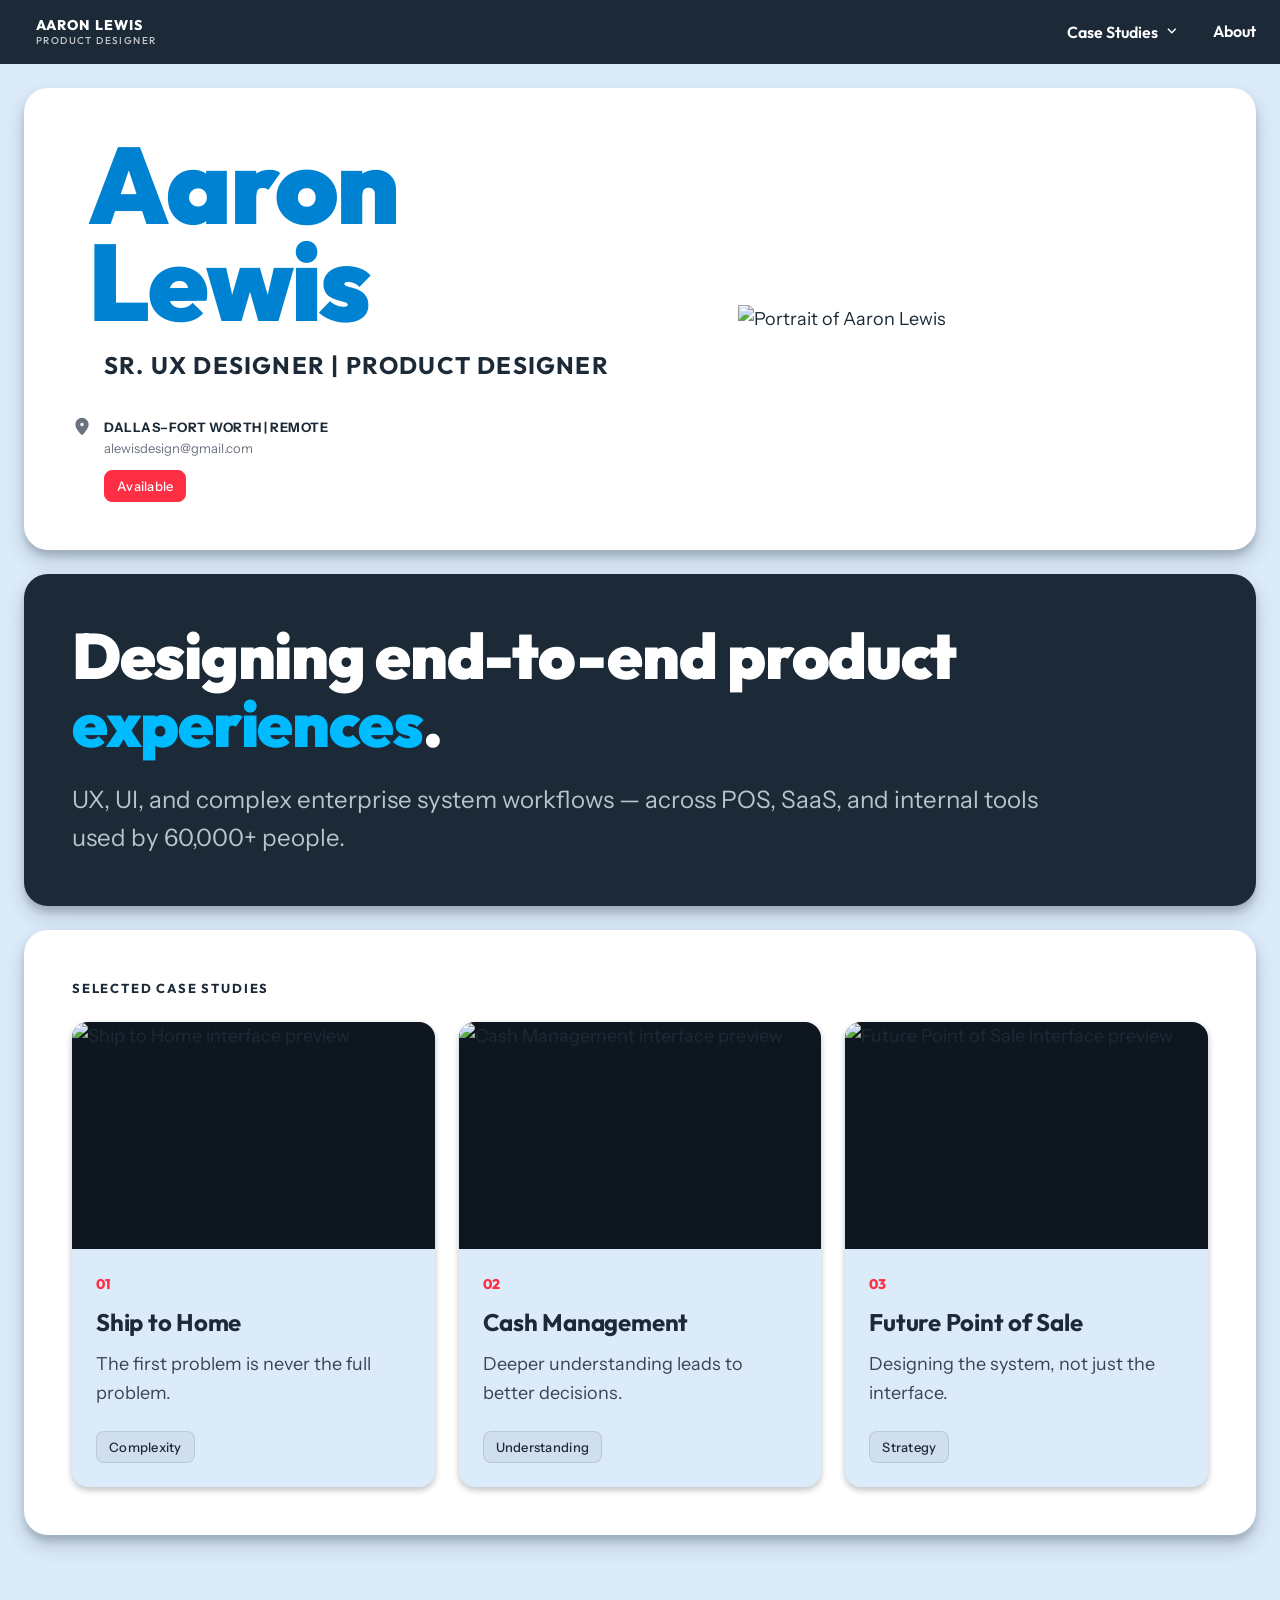
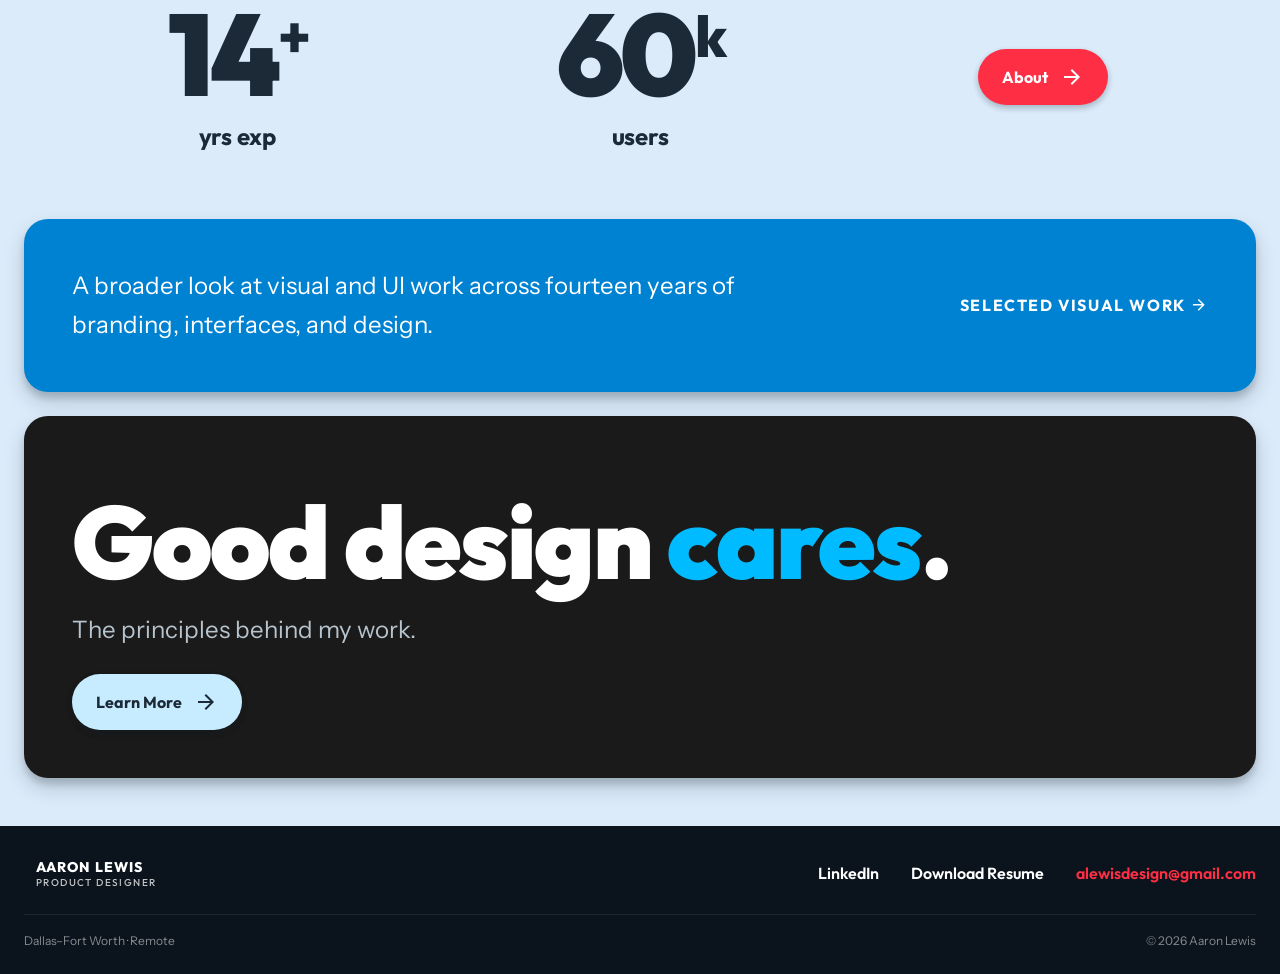
==== commit 2edfa08d: "Updates" ====
--- a/index.html
+++ b/index.html
@@ -18,7 +18,7 @@
       href="https://fonts.googleapis.com/css2?family=Outfit:wght@400;500;600;700;800;900&family=Instrument+Sans:wght@400;500;600&display=swap"
       rel="stylesheet"
     />
-    <link rel="stylesheet" href="./styles.css" />
+    <link rel="stylesheet" href="./styles.css?v=6.1" />
   </head>
   <body>
     <!-- HEADER -->
@@ -26,7 +26,7 @@
       <div class="container header-inner">
         <a class="brand" href="#">
           <span class="brand-mark" aria-hidden="true">
-            <img src="assets/AA_logo-colors.svg" alt="" />
+            <img src="/__l5e/assets-v1/04364636-c17a-46c9-844e-863ad1c51a2c/AA_logo-colors.svg" alt="" />
           </span>
           <span class="brand-text">
             <span class="brand-name">AARON LEWIS</span>
@@ -53,12 +53,12 @@
               </svg>
             </button>
             <div id="cs-menu" class="nav-dropdown" role="menu">
-              <a href="/case-studies/ship-to-home" target="_top" role="menuitem">Ship to Home</a>
-              <a href="/case-studies/cash-management" target="_top" role="menuitem">Cash Management</a>
-              <a href="/case-studies/future-point-of-sale" target="_top" role="menuitem">Future Point of Sale</a>
-            </div>
-          </div>
-          <a href="/about" target="_top">About</a>
+              <a href="ship-to-home.html" target="_top" role="menuitem">Ship to Home</a>
+              <a href="cash-management.html" target="_top" role="menuitem">Cash Management</a>
+              <a href="future-point-of-sale.html" target="_top" role="menuitem">Future Point of Sale</a>
+            </div>
+          </div>
+          <a href="about.html" target="_top">About</a>
         </nav>
       </div>
     </header>
@@ -70,7 +70,7 @@
           <div class="col-6 hero-left">
             <div class="hero-lockup">
               <span class="hero-logo" aria-hidden="true">
-                <img src="assets/AA_logo-colors.svg" alt="" />
+                <img src="/__l5e/assets-v1/04364636-c17a-46c9-844e-863ad1c51a2c/AA_logo-colors.svg" alt="" />
               </span>
               <h1 class="hero-name">Aaron<br />Lewis</h1>
             </div>
@@ -94,7 +94,7 @@
           <div class="col-6 hero-right">
             <div class="portrait">
               <img
-                src="assets/aaron-hero.png"
+                src="/__l5e/assets-v1/a4391d25-c22e-4801-afdc-5edd4aefe165/aaron-hero.png"
                 alt="Portrait of Aaron Lewis"
               />
             </div>
@@ -114,10 +114,10 @@
       <section id="case-studies" class="card card--light">
         <p class="eyebrow">SELECTED CASE STUDIES</p>
         <div class="grid-12 row-cards">
-          <article class="col-4 case-card" tabindex="0" data-href="/case-studies/ship-to-home">
+          <article class="col-4 case-card" tabindex="0" data-href="ship-to-home.html">
             <div class="case-thumb case-thumb--1">
               <img
-                src="assets/ship-to-home-card.png"
+                src="/__l5e/assets-v1/72ff1418-cace-4838-8731-f8b13d86e93a/ship-to-home-card.png"
                 alt="Ship to Home interface preview"
               />
             </div>
@@ -129,10 +129,10 @@
             </div>
           </article>
 
-          <article class="col-4 case-card" tabindex="0" data-href="/case-studies/cash-management">
+          <article class="col-4 case-card" tabindex="0" data-href="cash-management.html">
             <div class="case-thumb case-thumb--2">
               <img
-                src="assets/cash-management-card.png"
+                src="/__l5e/assets-v1/b7962baf-f811-41b3-9787-32a0b1ba6ffe/cash-management-card.png"
                 alt="Cash Management interface preview"
               />
             </div>
@@ -144,10 +144,10 @@
             </div>
           </article>
 
-          <article class="col-4 case-card" tabindex="0" data-href="/case-studies/future-point-of-sale">
+          <article class="col-4 case-card" tabindex="0" data-href="future-point-of-sale.html">
             <div class="case-thumb case-thumb--3">
               <img
-                src="assets/future-pos-card.png"
+                src="/__l5e/assets-v1/959135d7-5b72-47de-996d-2ab434d9e789/future-pos-card.png"
                 alt="Future Point of Sale interface preview"
               />
             </div>
@@ -173,7 +173,7 @@
             <p class="stat-label">users</p>
           </div>
           <div class="col-4 stat stat--cta">
-            <a href="/about" target="_top" class="btn btn--red"
+            <a href="about.html" target="_top" class="btn btn--red"
               >About
               <span class="btn-arrow" aria-hidden="true"
                 ><svg class="mdi" viewBox="0 0 24 24" aria-hidden="true">
@@ -192,7 +192,7 @@
             </p>
           </div>
           <div class="col-3 banner-cta">
-            <a href="/selected-visual-work" class="banner-link" target="_top"
+            <a href="selected-visual-work.html" class="banner-link" target="_top"
               >SELECTED VISUAL WORK
               <svg class="mdi" viewBox="0 0 24 24" aria-hidden="true">
                 <path d="M4 11h12.17l-5.59-5.59L12 4l8 8-8 8-1.41-1.41L16.17 13H4z" /></svg
@@ -206,7 +206,7 @@
         <h2 class="display">Good design <span class="accent-blue">cares</span>.</h2>
         <p class="cares-caption">The principles behind my work.</p>
         <div class="cares-cta">
-          <a href="/about#cares" target="_top" class="btn btn--light"
+          <a href="about.html#cares" target="_top" class="btn btn--light"
             >Learn More
             <span class="btn-arrow" aria-hidden="true"
               ><svg class="mdi" viewBox="0 0 24 24" aria-hidden="true">
@@ -223,7 +223,7 @@
           <div class="col-6 footer-brand-col">
             <a class="brand" href="#">
               <span class="brand-mark" aria-hidden="true">
-                <img src="assets/AA_logo-colors.svg" alt="" />
+                <img src="/__l5e/assets-v1/04364636-c17a-46c9-844e-863ad1c51a2c/AA_logo-colors.svg" alt="" />
               </span>
               <span class="brand-text">
                 <span class="brand-name">AARON LEWIS</span>
@@ -235,7 +235,7 @@
             <nav class="footer-nav" aria-label="Footer">
               <a href="https://www.linkedin.com/in/aldsgn/" target="_blank" rel="noopener noreferrer">LinkedIn</a>
               <a
-                href="assets/Aaron-Lewis-Resume.pdf"
+                href="/__l5e/assets-v1/d0f5d523-414c-4c6d-839f-1ce97f323c79/Aaron-Lewis-Resume.pdf"
                 target="_blank"
                 rel="noopener noreferrer"
                 >Download Resume</a
@@ -251,6 +251,6 @@
       </div>
     </footer>
 
-    <script src="./script.js" defer></script>
+    <script src="./script.js?v=6.1" defer></script>
   </body>
 </html>
--- a/styles.css
+++ b/styles.css
@@ -1434,6 +1434,23 @@
   display: block;
 }
 
+.cs-figure-section {
+  width: 100%;
+  height: auto;
+  aspect-ratio: auto;
+  display: block;
+  margin: 24px 0;
+  overflow: hidden;
+  box-shadow: var(--elev-4);
+}
+
+.cs-figure-section img {
+  width: 100%;
+  height: auto;
+  display: block;
+  border-radius: inherit;
+}
+
 /* Dark pull quote card */
 .cs-quote-dark {
   background: #0d1218;
@@ -1511,7 +1528,31 @@
   border-radius: 16px;
   box-shadow: var(--elev-4);
   margin: 24px 0;
-}
+  overflow: hidden;
+}
+.cs-fullwidth-img img {
+  width: 100%;
+  height: auto;
+  display: block;
+  border-radius: inherit;
+}
+
+/* Figure that preserves the image's natural aspect ratio (not full width) */
+.cs-figure-natural {
+  display: block;
+  width: fit-content;
+  max-width: 100%;
+  margin-top: 26px;
+  border-radius: 16px;
+  overflow: hidden;
+  box-shadow: var(--elev-4);
+}
+.cs-figure-natural img {
+  display: block;
+  max-width: 100%;
+  height: auto;
+}
+
 
 
 /* Light blue callout */
@@ -1618,6 +1659,13 @@
   line-height: 1.75;
   color: #c8d6e2;
   max-width: 860px;
+}
+.cs-reflect-dark .cs-callout-heading {
+  font-family: var(--font-display);
+  font-weight: 800;
+  font-size: clamp(20px, 2.2vw, 26px);
+  line-height: 1.28;
+  color: #ffffff;
 }
 
 /* Next-case-study banner */
@@ -2570,14 +2618,15 @@
   }
 }
 
-/* Contain variant: preserves full image, letterboxes on white */
+/* Contain variant: preserves full image, letterboxes on dark charcoal */
 .ba-carousel--contain .ba-viewer,
 .ba-carousel--contain .ba-thumb {
   aspect-ratio: 4 / 3;
   background-size: contain;
-  background-color: #fff;
+  background-color: #333333;
 }
 .ba-carousel--contain .ba-viewer.has-image {
-  background-color: #fff;
-}
-
+  background-color: #333333;
+}
+
+
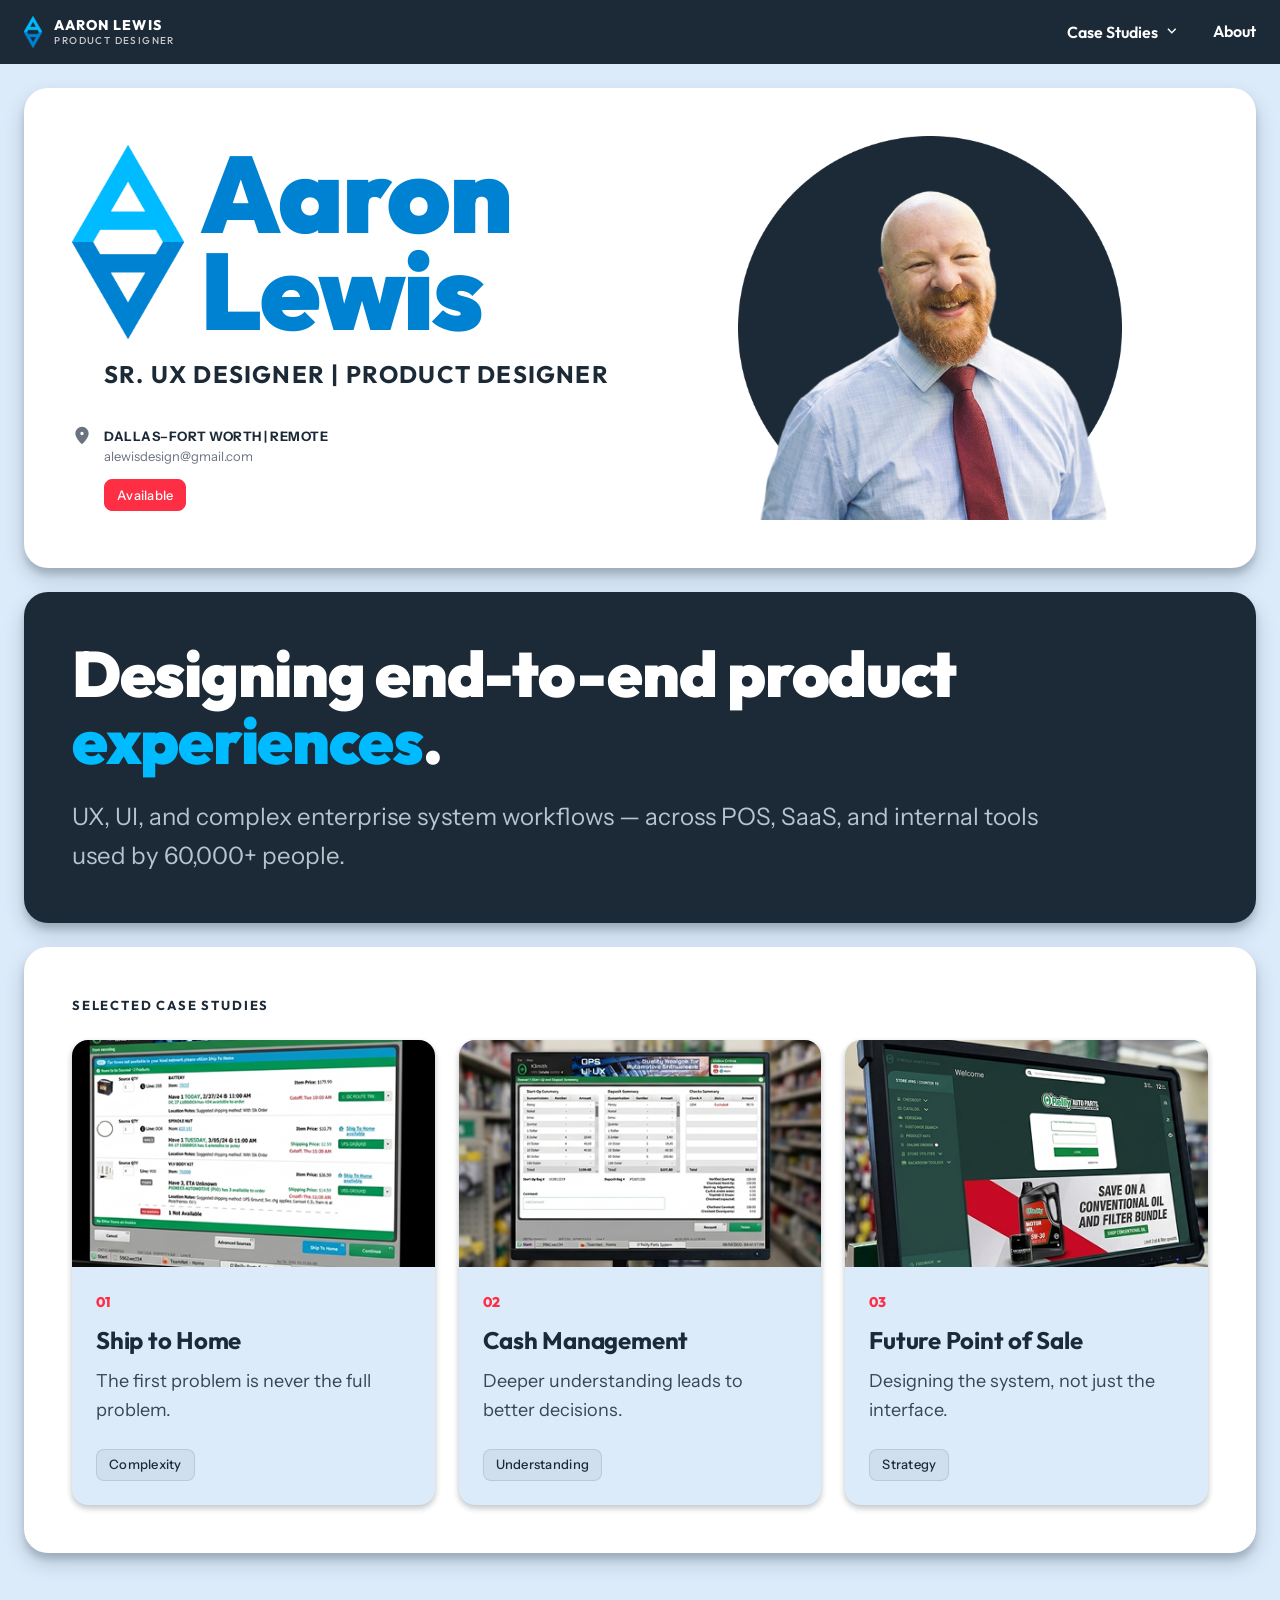
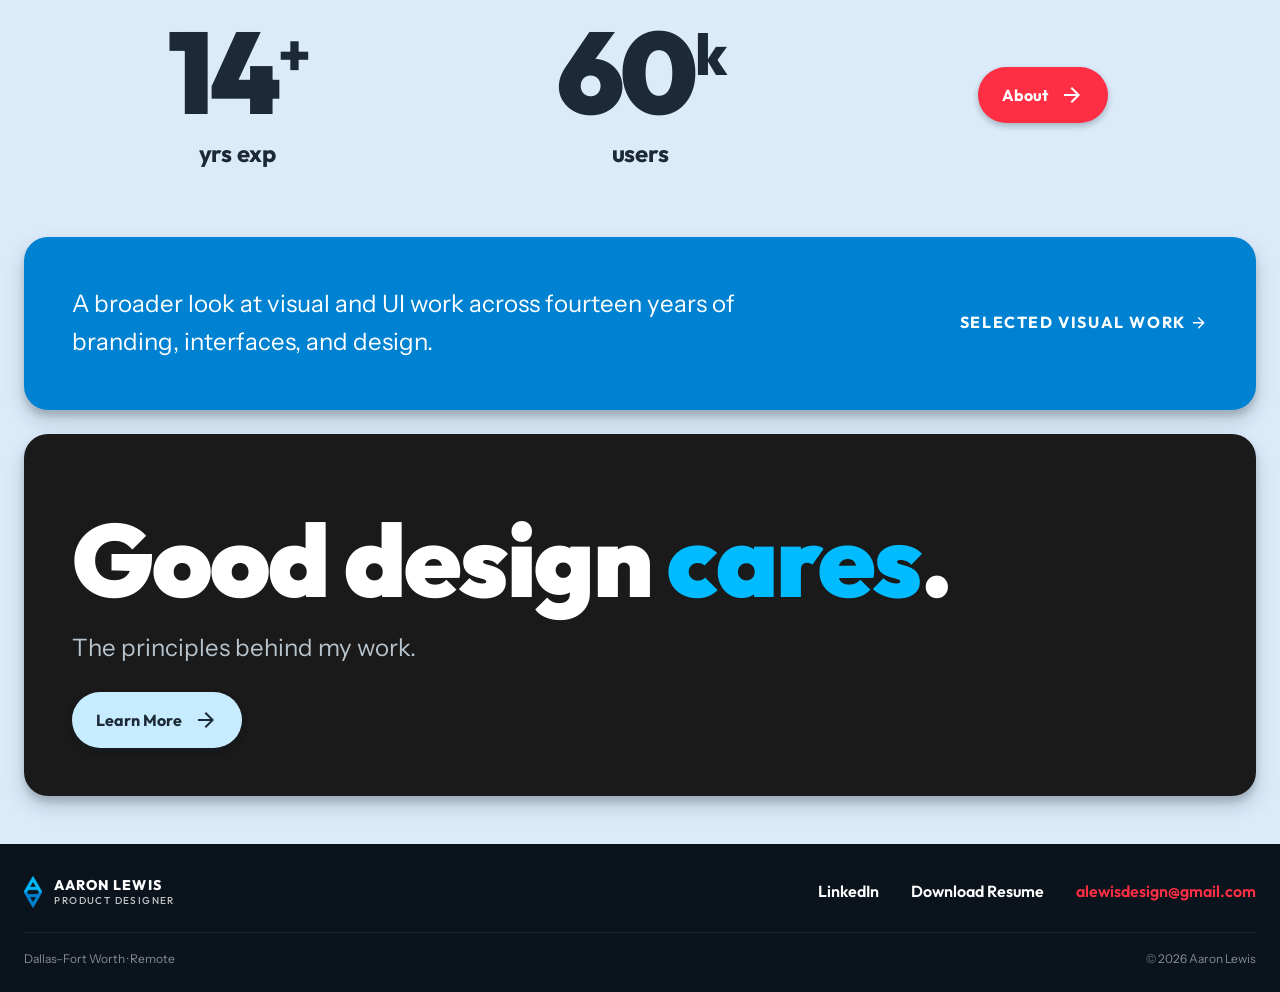
==== commit 54dd73de: "Updates" ====
--- a/index.html
+++ b/index.html
@@ -18,7 +18,7 @@
       href="https://fonts.googleapis.com/css2?family=Outfit:wght@400;500;600;700;800;900&family=Instrument+Sans:wght@400;500;600&display=swap"
       rel="stylesheet"
     />
-    <link rel="stylesheet" href="./styles.css?v=6.1" />
+    <link rel="stylesheet" href="./styles.css?v=6.2" />
   </head>
   <body>
     <!-- HEADER -->
@@ -26,7 +26,7 @@
       <div class="container header-inner">
         <a class="brand" href="#">
           <span class="brand-mark" aria-hidden="true">
-            <img src="/__l5e/assets-v1/04364636-c17a-46c9-844e-863ad1c51a2c/AA_logo-colors.svg" alt="" />
+            <img src="./assets/AA_logo-colors.svg" alt="" />
           </span>
           <span class="brand-text">
             <span class="brand-name">AARON LEWIS</span>
@@ -56,6 +56,7 @@
               <a href="ship-to-home.html" target="_top" role="menuitem">Ship to Home</a>
               <a href="cash-management.html" target="_top" role="menuitem">Cash Management</a>
               <a href="future-point-of-sale.html" target="_top" role="menuitem">Future Point of Sale</a>
+              <a href="selected-visual-work.html" target="_top" role="menuitem">Selected Visual Work</a>
             </div>
           </div>
           <a href="about.html" target="_top">About</a>
@@ -70,7 +71,7 @@
           <div class="col-6 hero-left">
             <div class="hero-lockup">
               <span class="hero-logo" aria-hidden="true">
-                <img src="/__l5e/assets-v1/04364636-c17a-46c9-844e-863ad1c51a2c/AA_logo-colors.svg" alt="" />
+                <img src="./assets/AA_logo-colors.svg" alt="" />
               </span>
               <h1 class="hero-name">Aaron<br />Lewis</h1>
             </div>
@@ -94,7 +95,7 @@
           <div class="col-6 hero-right">
             <div class="portrait">
               <img
-                src="/__l5e/assets-v1/a4391d25-c22e-4801-afdc-5edd4aefe165/aaron-hero.png"
+                src="./assets/aaron-hero.png"
                 alt="Portrait of Aaron Lewis"
               />
             </div>
@@ -117,7 +118,7 @@
           <article class="col-4 case-card" tabindex="0" data-href="ship-to-home.html">
             <div class="case-thumb case-thumb--1">
               <img
-                src="/__l5e/assets-v1/72ff1418-cace-4838-8731-f8b13d86e93a/ship-to-home-card.png"
+                src="./assets/ship-to-home-card.png"
                 alt="Ship to Home interface preview"
               />
             </div>
@@ -132,7 +133,7 @@
           <article class="col-4 case-card" tabindex="0" data-href="cash-management.html">
             <div class="case-thumb case-thumb--2">
               <img
-                src="/__l5e/assets-v1/b7962baf-f811-41b3-9787-32a0b1ba6ffe/cash-management-card.png"
+                src="./assets/cash-management-card.png"
                 alt="Cash Management interface preview"
               />
             </div>
@@ -147,7 +148,7 @@
           <article class="col-4 case-card" tabindex="0" data-href="future-point-of-sale.html">
             <div class="case-thumb case-thumb--3">
               <img
-                src="/__l5e/assets-v1/959135d7-5b72-47de-996d-2ab434d9e789/future-pos-card.png"
+                src="./assets/future-pos-card.png"
                 alt="Future Point of Sale interface preview"
               />
             </div>
@@ -223,7 +224,7 @@
           <div class="col-6 footer-brand-col">
             <a class="brand" href="#">
               <span class="brand-mark" aria-hidden="true">
-                <img src="/__l5e/assets-v1/04364636-c17a-46c9-844e-863ad1c51a2c/AA_logo-colors.svg" alt="" />
+                <img src="./assets/AA_logo-colors.svg" alt="" />
               </span>
               <span class="brand-text">
                 <span class="brand-name">AARON LEWIS</span>
@@ -235,7 +236,7 @@
             <nav class="footer-nav" aria-label="Footer">
               <a href="https://www.linkedin.com/in/aldsgn/" target="_blank" rel="noopener noreferrer">LinkedIn</a>
               <a
-                href="/__l5e/assets-v1/d0f5d523-414c-4c6d-839f-1ce97f323c79/Aaron-Lewis-Resume.pdf"
+                href="./assets/Aaron-Lewis-Resume.pdf"
                 target="_blank"
                 rel="noopener noreferrer"
                 >Download Resume</a
@@ -251,6 +252,6 @@
       </div>
     </footer>
 
-    <script src="./script.js?v=6.1" defer></script>
+    <script src="./script.js?v=6.2" defer></script>
   </body>
 </html>
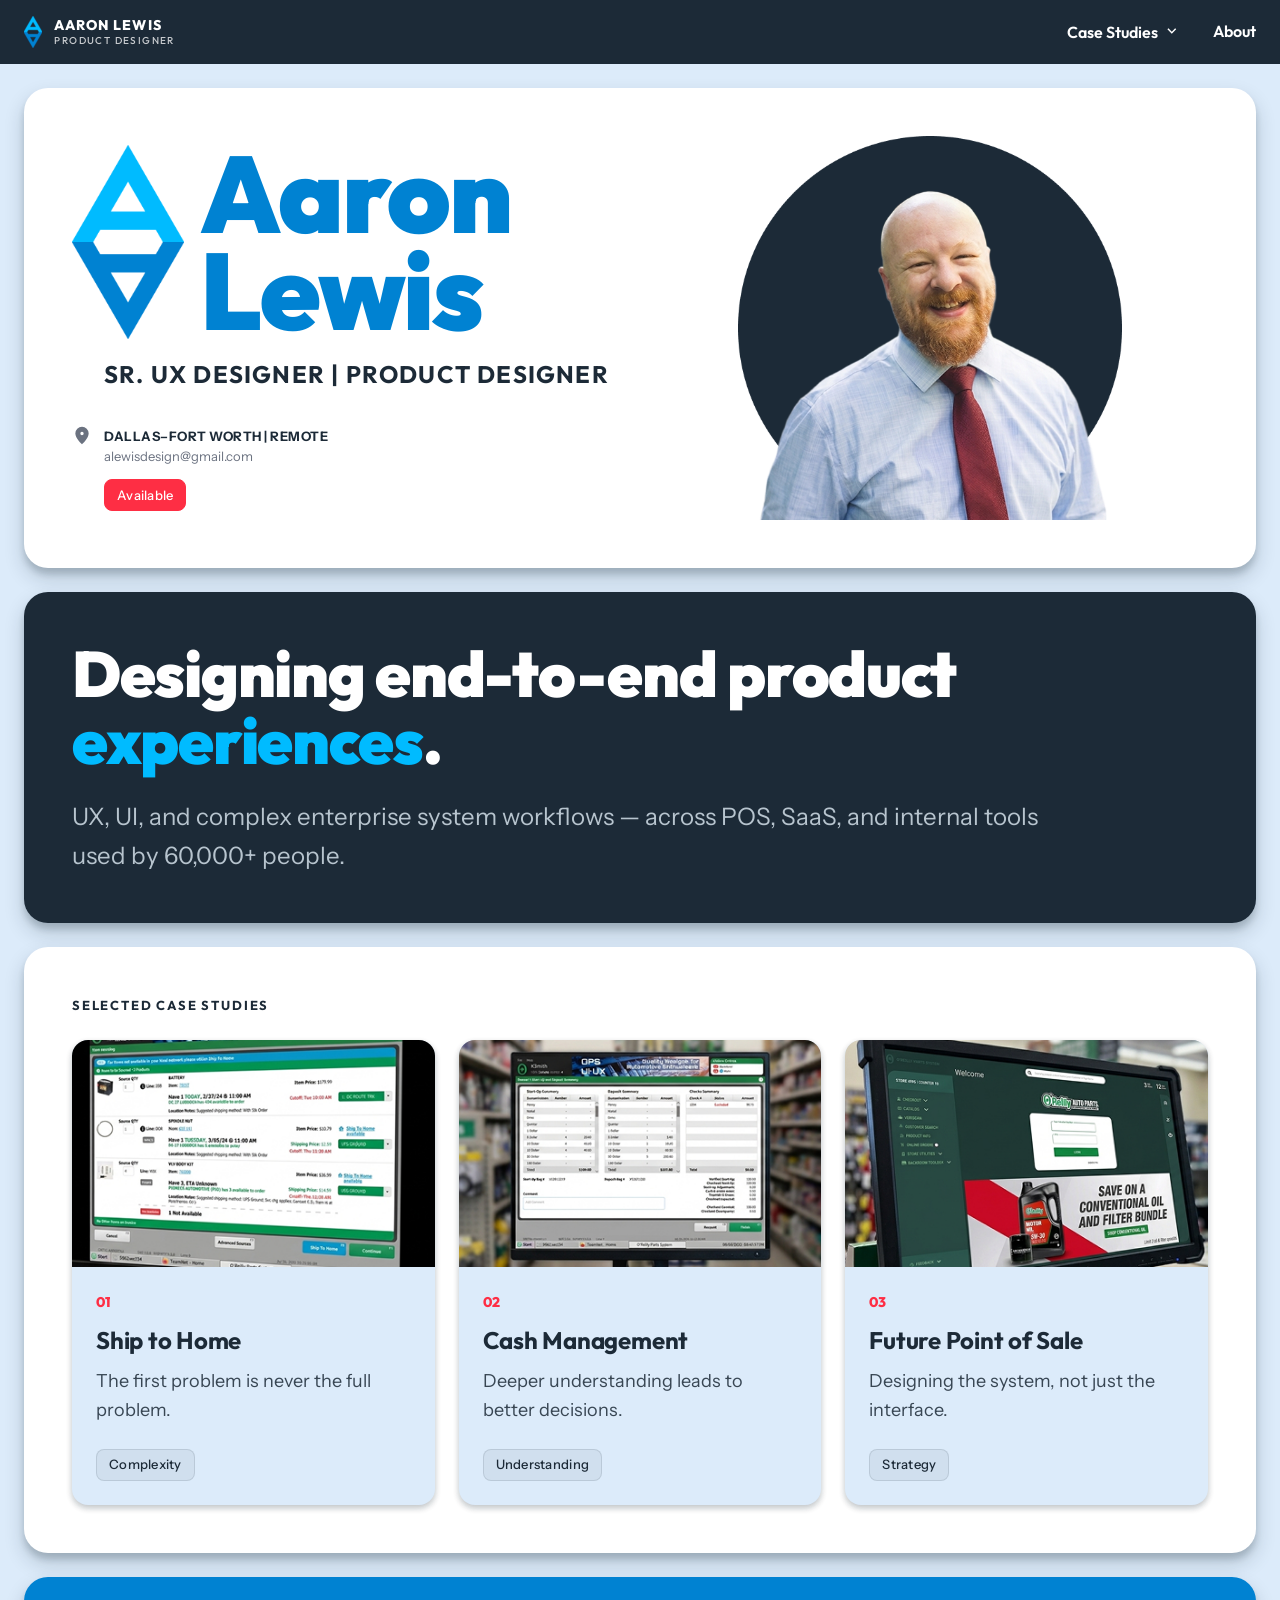
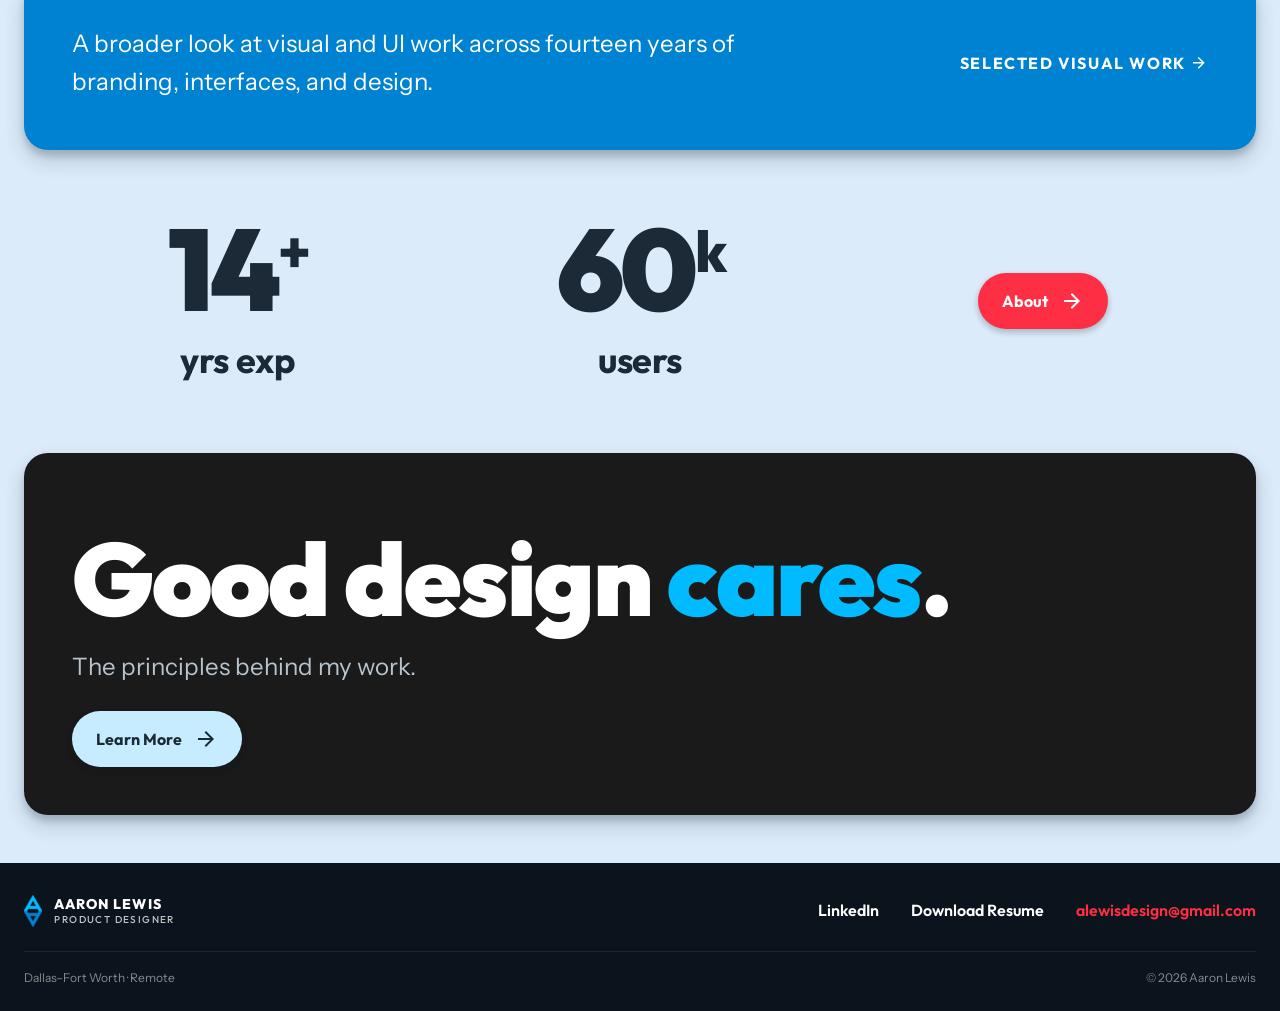
==== commit 84d8c870: "Updates" ====
--- a/index.html
+++ b/index.html
@@ -18,7 +18,8 @@
       href="https://fonts.googleapis.com/css2?family=Outfit:wght@400;500;600;700;800;900&family=Instrument+Sans:wght@400;500;600&display=swap"
       rel="stylesheet"
     />
-    <link rel="stylesheet" href="./styles.css?v=6.2" />
+    <link rel="icon" type="image/svg+xml" href="./favicon.svg" />
+    <link rel="stylesheet" href="./styles.css?v=7" />
   </head>
   <body>
     <!-- HEADER -->
@@ -26,7 +27,7 @@
       <div class="container header-inner">
         <a class="brand" href="#">
           <span class="brand-mark" aria-hidden="true">
-            <img src="./assets/AA_logo-colors.svg" alt="" />
+            <img src="./assets/04364636_AA_logo-colors.svg" alt="" />
           </span>
           <span class="brand-text">
             <span class="brand-name">AARON LEWIS</span>
@@ -71,7 +72,7 @@
           <div class="col-6 hero-left">
             <div class="hero-lockup">
               <span class="hero-logo" aria-hidden="true">
-                <img src="./assets/AA_logo-colors.svg" alt="" />
+                <img src="./assets/04364636_AA_logo-colors.svg" alt="" />
               </span>
               <h1 class="hero-name">Aaron<br />Lewis</h1>
             </div>
@@ -95,7 +96,7 @@
           <div class="col-6 hero-right">
             <div class="portrait">
               <img
-                src="./assets/aaron-hero.png"
+                src="./assets/a4391d25_aaron-hero.png"
                 alt="Portrait of Aaron Lewis"
               />
             </div>
@@ -118,7 +119,7 @@
           <article class="col-4 case-card" tabindex="0" data-href="ship-to-home.html">
             <div class="case-thumb case-thumb--1">
               <img
-                src="./assets/ship-to-home-card.png"
+                src="./assets/72ff1418_ship-to-home-card.png"
                 alt="Ship to Home interface preview"
               />
             </div>
@@ -133,7 +134,7 @@
           <article class="col-4 case-card" tabindex="0" data-href="cash-management.html">
             <div class="case-thumb case-thumb--2">
               <img
-                src="./assets/cash-management-card.png"
+                src="./assets/b7962baf_cash-management-card.png"
                 alt="Cash Management interface preview"
               />
             </div>
@@ -148,7 +149,7 @@
           <article class="col-4 case-card" tabindex="0" data-href="future-point-of-sale.html">
             <div class="case-thumb case-thumb--3">
               <img
-                src="./assets/future-pos-card.png"
+                src="./assets/959135d7_future-pos-card.png"
                 alt="Future Point of Sale interface preview"
               />
             </div>
@@ -159,28 +160,6 @@
               <span class="pill pill--light">Strategy</span>
             </div>
           </article>
-        </div>
-      </section>
-
-      <!-- STATS ROW -->
-      <section class="stats">
-        <div class="grid-12 stats-row">
-          <div class="col-4 stat">
-            <p class="stat-num">14<span class="stat-sup">+</span></p>
-            <p class="stat-label">yrs exp</p>
-          </div>
-          <div class="col-4 stat">
-            <p class="stat-num">60<span class="stat-sup">k</span></p>
-            <p class="stat-label">users</p>
-          </div>
-          <div class="col-4 stat stat--cta">
-            <a href="about.html" target="_top" class="btn btn--red"
-              >About
-              <span class="btn-arrow" aria-hidden="true"
-                ><svg class="mdi" viewBox="0 0 24 24" aria-hidden="true">
-                  <path d="M4 11h12.17l-5.59-5.59L12 4l8 8-8 8-1.41-1.41L16.17 13H4z" /></svg></span
-            ></a>
-          </div>
         </div>
       </section>
 
@@ -197,6 +176,28 @@
               >SELECTED VISUAL WORK
               <svg class="mdi" viewBox="0 0 24 24" aria-hidden="true">
                 <path d="M4 11h12.17l-5.59-5.59L12 4l8 8-8 8-1.41-1.41L16.17 13H4z" /></svg
+            ></a>
+          </div>
+        </div>
+      </section>
+
+      <!-- STATS ROW -->
+      <section class="stats">
+        <div class="grid-12 stats-row">
+          <div class="col-4 stat">
+            <p class="stat-num">14<span class="stat-sup">+</span></p>
+            <p class="stat-label">yrs exp</p>
+          </div>
+          <div class="col-4 stat">
+            <p class="stat-num">60<span class="stat-sup">k</span></p>
+            <p class="stat-label">users</p>
+          </div>
+          <div class="col-4 stat stat--cta">
+            <a href="about.html" target="_top" class="btn btn--red"
+              >About
+              <span class="btn-arrow" aria-hidden="true"
+                ><svg class="mdi" viewBox="0 0 24 24" aria-hidden="true">
+                  <path d="M4 11h12.17l-5.59-5.59L12 4l8 8-8 8-1.41-1.41L16.17 13H4z" /></svg></span
             ></a>
           </div>
         </div>
@@ -224,7 +225,7 @@
           <div class="col-6 footer-brand-col">
             <a class="brand" href="#">
               <span class="brand-mark" aria-hidden="true">
-                <img src="./assets/AA_logo-colors.svg" alt="" />
+                <img src="./assets/04364636_AA_logo-colors.svg" alt="" />
               </span>
               <span class="brand-text">
                 <span class="brand-name">AARON LEWIS</span>
@@ -236,7 +237,7 @@
             <nav class="footer-nav" aria-label="Footer">
               <a href="https://www.linkedin.com/in/aldsgn/" target="_blank" rel="noopener noreferrer">LinkedIn</a>
               <a
-                href="./assets/Aaron-Lewis-Resume.pdf"
+                href="./assets/d0f5d523_Aaron-Lewis-Resume.pdf"
                 target="_blank"
                 rel="noopener noreferrer"
                 >Download Resume</a
@@ -252,6 +253,6 @@
       </div>
     </footer>
 
-    <script src="./script.js?v=6.2" defer></script>
+    <script src="./script.js?v=7" defer></script>
   </body>
 </html>
--- a/styles.css
+++ b/styles.css
@@ -624,8 +624,15 @@
 .stat-label {
   margin: 8px 0 0;
   font-weight: 700;
-  font-size: 24px;
+  font-size: 36px;
   letter-spacing: -0.01em;
+}
+.stat-words {
+  font-family: var(--font-display);
+  font-weight: 900;
+  font-size: clamp(36px, 9vw, 64px);
+  line-height: 0.95;
+  letter-spacing: -0.03em;
 }
 .stat--cta {
   justify-content: center;
@@ -1553,8 +1560,6 @@
   height: auto;
 }
 
-
-
 /* Light blue callout */
 .cs-callout-blue {
   background: #cfe6f8;
@@ -2186,8 +2191,8 @@
   width: 44px;
   height: 44px;
   border-radius: 999px;
-  background: rgba(255, 255, 255, 0.08);
-  border: 1px solid rgba(255, 255, 255, 0.16);
+  background: var(--ink);
+  border: 1px solid var(--ink);
   color: #fff;
   font-size: 20px;
   cursor: pointer;
@@ -2197,7 +2202,7 @@
   z-index: 2;
 }
 .vw-lb-close:hover {
-  background: rgba(255, 255, 255, 0.16);
+  background: #000;
 }
 
 .vw-lb-nav {
@@ -2207,8 +2212,8 @@
   width: 52px;
   height: 52px;
   border-radius: 999px;
-  background: rgba(255, 255, 255, 0.08);
-  border: 1px solid rgba(255, 255, 255, 0.16);
+  background: var(--ink);
+  border: 1px solid var(--ink);
   color: #fff;
   cursor: pointer;
   display: flex;
@@ -2218,8 +2223,9 @@
   transition: background 0.15s ease;
 }
 .vw-lb-nav:hover {
-  background: rgba(255, 255, 255, 0.18);
-}
+  background: #000;
+}
+
 .vw-lb-prev {
   left: 24px;
 }
@@ -2241,7 +2247,10 @@
 
 .vw-lb-panel {
   width: 100%;
-  max-width: 900px;
+  max-width: min(1600px, 96vw);
+  max-height: 96vh;
+  display: flex;
+  flex-direction: column;
   border-radius: 20px;
   overflow: hidden;
   background: #0d1218;
@@ -2249,16 +2258,22 @@
 }
 .vw-lb-image {
   width: 100%;
-  height: min(62vh, 640px);
+  flex: 1 1 auto;
+  min-height: 0;
+  max-height: min(82vh, 1100px);
+  overflow-y: auto;
   background: linear-gradient(135deg, #17232f 0%, #0d1218 100%);
   position: relative;
-  background-size: contain;
-  background-position: center;
-  background-repeat: no-repeat;
+}
+.vw-lb-image img {
+  width: 100%;
+  height: auto;
+  display: block;
 }
 .vw-lb-image.has-image::after {
   content: none;
 }
+
 .vw-lb-image::after {
   content: attr(data-placeholder);
   position: absolute;
@@ -2530,6 +2545,7 @@
 .ba-viewer.has-image {
   background-color: #0e1e2c;
 }
+
 .ba-caption {
   font-family: var(--font-display, "Outfit"), sans-serif;
   font-size: 14px;
@@ -2628,5 +2644,3 @@
 .ba-carousel--contain .ba-viewer.has-image {
   background-color: #333333;
 }
-
-
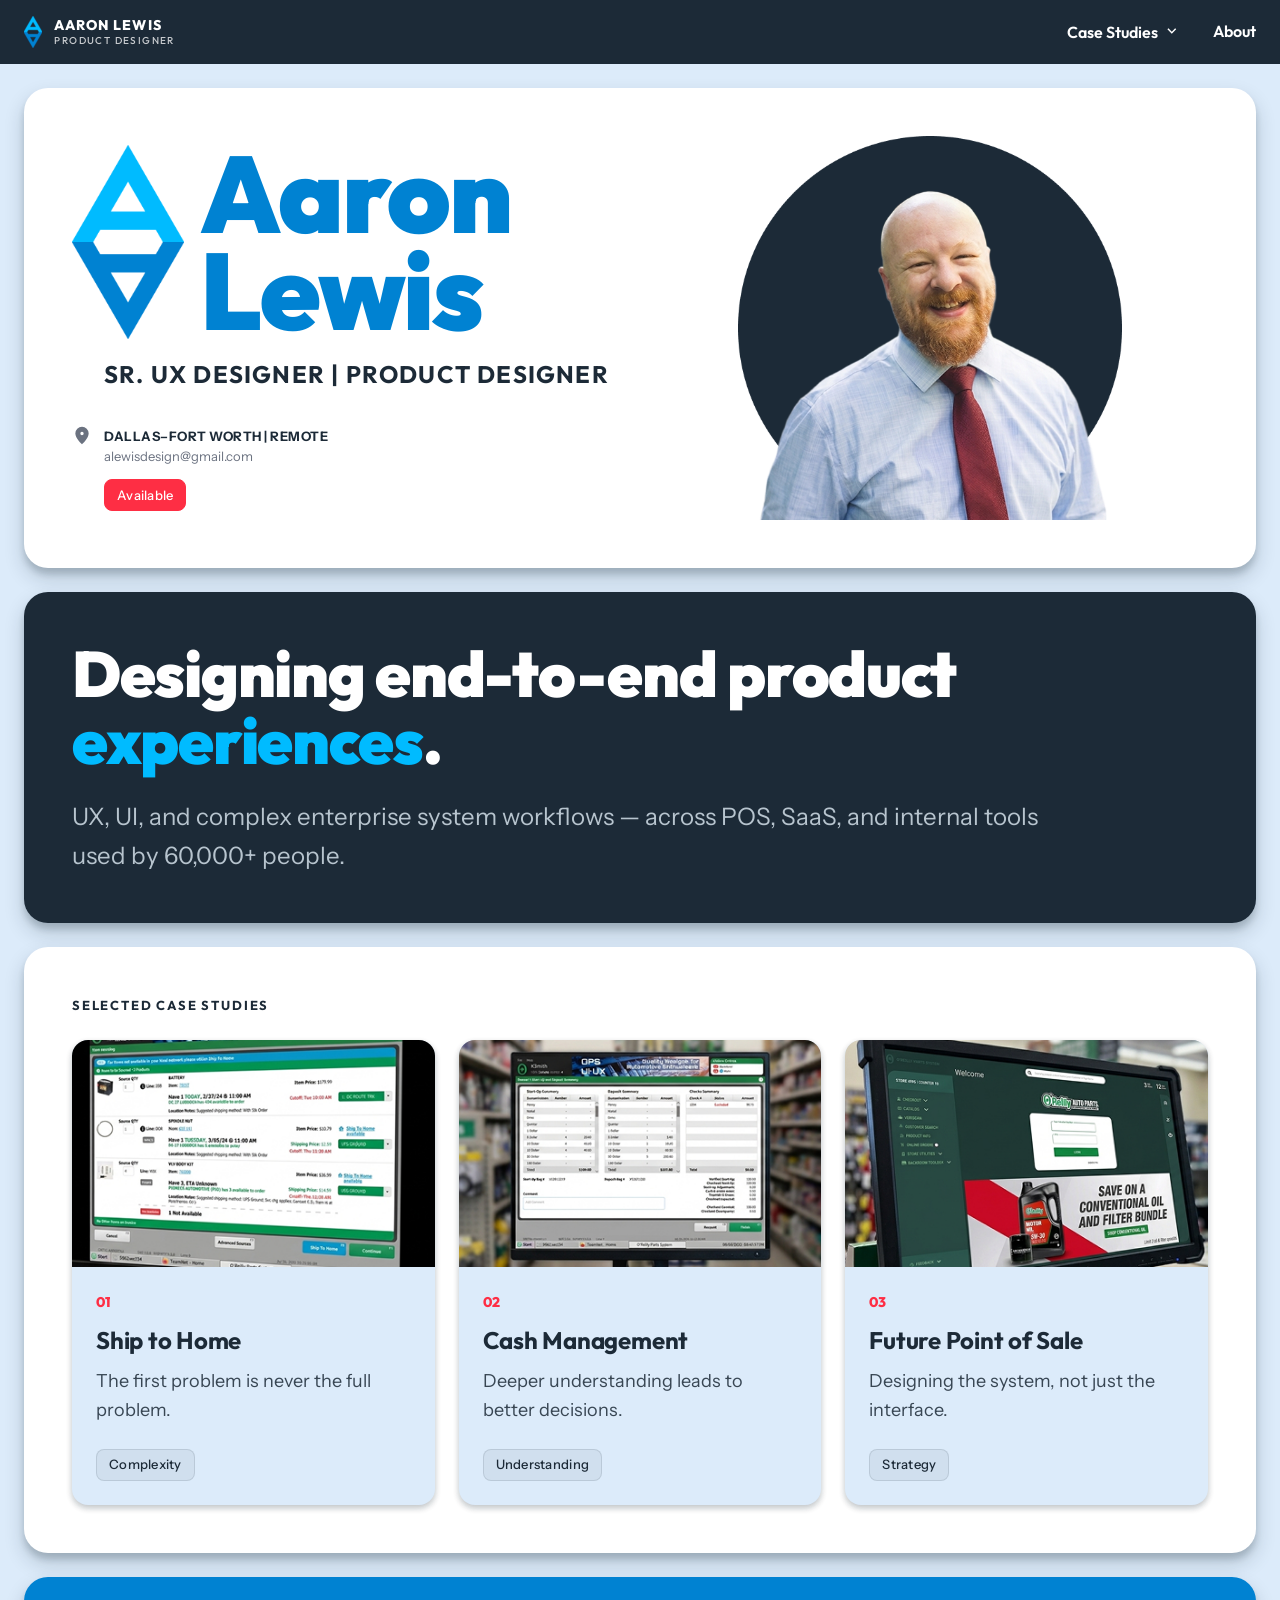
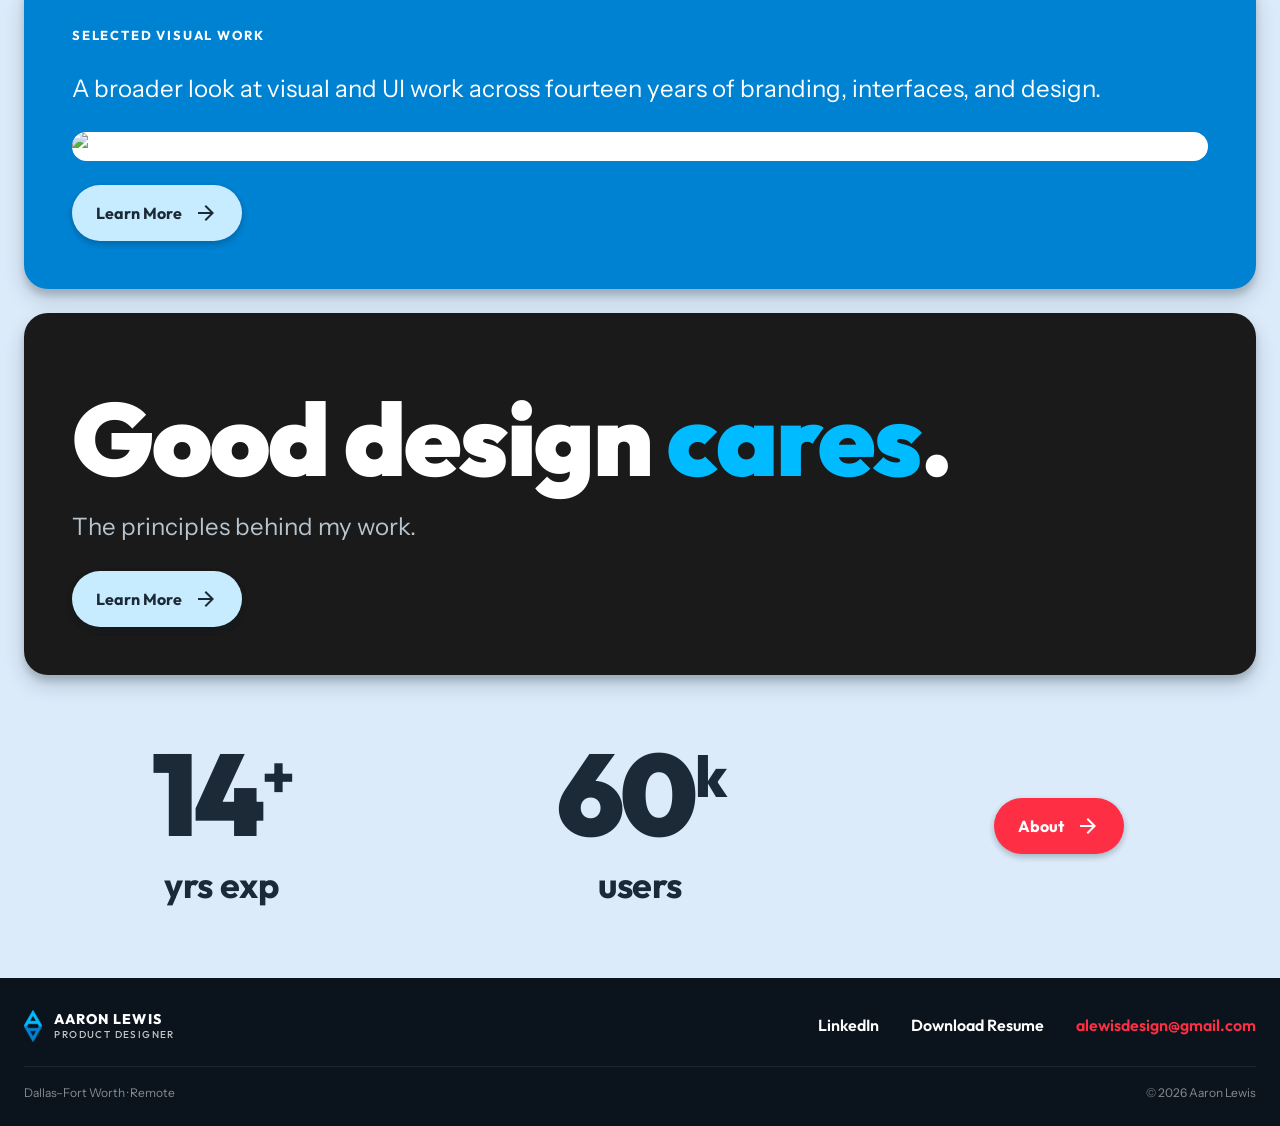
==== commit e140b263: "Updates" ====
--- a/index.html
+++ b/index.html
@@ -19,7 +19,7 @@
       rel="stylesheet"
     />
     <link rel="icon" type="image/svg+xml" href="./favicon.svg" />
-    <link rel="stylesheet" href="./styles.css?v=7" />
+    <link rel="stylesheet" href="./styles.css?v=8.1" />
   </head>
   <body>
     <!-- HEADER -->
@@ -57,6 +57,7 @@
               <a href="ship-to-home.html" target="_top" role="menuitem">Ship to Home</a>
               <a href="cash-management.html" target="_top" role="menuitem">Cash Management</a>
               <a href="future-point-of-sale.html" target="_top" role="menuitem">Future Point of Sale</a>
+              <a href="drift-design-system.html" target="_top" role="menuitem">Drift Design System</a>
               <a href="selected-visual-work.html" target="_top" role="menuitem">Selected Visual Work</a>
             </div>
           </div>
@@ -165,41 +166,23 @@
 
       <!-- VISUAL WORK BANNER -->
       <section class="card banner">
-        <div class="grid-12 banner-row">
-          <div class="col-9">
-            <p class="banner-copy">
-              A broader look at visual and UI work across fourteen years of branding, interfaces, and design.
-            </p>
-          </div>
-          <div class="col-3 banner-cta">
-            <a href="selected-visual-work.html" class="banner-link" target="_top"
-              >SELECTED VISUAL WORK
-              <svg class="mdi" viewBox="0 0 24 24" aria-hidden="true">
-                <path d="M4 11h12.17l-5.59-5.59L12 4l8 8-8 8-1.41-1.41L16.17 13H4z" /></svg
-            ></a>
-          </div>
-        </div>
-      </section>
-
-      <!-- STATS ROW -->
-      <section class="stats">
-        <div class="grid-12 stats-row">
-          <div class="col-4 stat">
-            <p class="stat-num">14<span class="stat-sup">+</span></p>
-            <p class="stat-label">yrs exp</p>
-          </div>
-          <div class="col-4 stat">
-            <p class="stat-num">60<span class="stat-sup">k</span></p>
-            <p class="stat-label">users</p>
-          </div>
-          <div class="col-4 stat stat--cta">
-            <a href="about.html" target="_top" class="btn btn--red"
-              >About
-              <span class="btn-arrow" aria-hidden="true"
-                ><svg class="mdi" viewBox="0 0 24 24" aria-hidden="true">
-                  <path d="M4 11h12.17l-5.59-5.59L12 4l8 8-8 8-1.41-1.41L16.17 13H4z" /></svg></span
-            ></a>
-          </div>
+        <p class="eyebrow banner-eyebrow">SELECTED VISUAL WORK</p>
+        <p class="banner-copy">
+          A broader look at visual and UI work across fourteen years of branding, interfaces, and design.
+        </p>
+        <div class="banner-figure">
+          <img
+            src="./assets/17be8287_selectedVisualWork1.png"
+            alt="Web Orders handheld app screens: log in, orders list, and order details views"
+          />
+        </div>
+        <div class="banner-cta">
+          <a href="selected-visual-work.html" target="_top" class="btn btn--light"
+            >Learn More
+            <span class="btn-arrow" aria-hidden="true"
+              ><svg class="mdi" viewBox="0 0 24 24" aria-hidden="true">
+                <path d="M4 11h12.17l-5.59-5.59L12 4l8 8-8 8-1.41-1.41L16.17 13H4z" /></svg></span
+          ></a>
         </div>
       </section>
 
@@ -217,6 +200,28 @@
         </div>
       </section>
     </main>
+
+    <!-- STATS ROW -->
+    <section class="stats">
+      <div class="grid-12 stats-row">
+        <div class="col-4 stat">
+          <p class="stat-num">14<span class="stat-sup">+</span></p>
+          <p class="stat-label">yrs exp</p>
+        </div>
+        <div class="col-4 stat">
+          <p class="stat-num">60<span class="stat-sup">k</span></p>
+          <p class="stat-label">users</p>
+        </div>
+        <div class="col-4 stat stat--cta">
+          <a href="about.html" target="_top" class="btn btn--red"
+            >About
+            <span class="btn-arrow" aria-hidden="true"
+              ><svg class="mdi" viewBox="0 0 24 24" aria-hidden="true">
+                <path d="M4 11h12.17l-5.59-5.59L12 4l8 8-8 8-1.41-1.41L16.17 13H4z" /></svg></span
+          ></a>
+        </div>
+      </div>
+    </section>
 
     <!-- FOOTER -->
     <footer id="contact" class="site-footer">
@@ -253,6 +258,6 @@
       </div>
     </footer>
 
-    <script src="./script.js?v=7" defer></script>
+    <script src="./script.js?v=8.1" defer></script>
   </body>
 </html>
--- a/styles.css
+++ b/styles.css
@@ -24,6 +24,7 @@
   --amaranth: #fe2e44;
   --three-am: #0b141c;
   --charcoal: #1a1a1a;
+  --mint: #77c98f;
 
   /* Semantic tokens */
   --bg: var(--powder);
@@ -645,19 +646,34 @@
   color: var(--white);
   padding: var(--pad);
 }
+.banner-eyebrow {
+  color: var(--white);
+}
 .banner-row {
   align-items: center;
 }
 .banner-copy {
   margin: 0;
   font-size: 24px;
-  max-width: 44ch;
+  max-width: none;
+}
+.banner-figure {
+  margin: 24px 0;
+  border-radius: 16px;
+  overflow: hidden;
+  background: var(--white);
+}
+.banner-figure img {
+  display: block;
+  width: 100%;
+  height: auto;
 }
 .banner-cta {
   display: flex;
-  justify-content: flex-end;
-  align-items: center;
-}
+  justify-content: flex-start;
+  align-items: center;
+}
+
 .banner-link {
   font-weight: 700;
   letter-spacing: 0.1em;
@@ -2261,13 +2277,19 @@
   flex: 1 1 auto;
   min-height: 0;
   max-height: min(82vh, 1100px);
-  overflow-y: auto;
+  overflow: hidden;
+  display: flex;
+  align-items: center;
+  justify-content: center;
   background: linear-gradient(135deg, #17232f 0%, #0d1218 100%);
   position: relative;
 }
 .vw-lb-image img {
-  width: 100%;
+  max-width: 100%;
+  max-height: min(82vh, 1100px);
+  width: auto;
   height: auto;
+  object-fit: contain;
   display: block;
 }
 .vw-lb-image.has-image::after {
@@ -2644,3 +2666,194 @@
 .ba-carousel--contain .ba-viewer.has-image {
   background-color: #333333;
 }
+
+/* ---------------------------------------------------------------
+   Definition grid — labelled cards (RACI roles, Auto-mic taxonomy,
+   Drift current-state columns). Used on the Drift Design System page.
+   --------------------------------------------------------------- */
+.cs-def-grid {
+  display: grid;
+  grid-template-columns: repeat(2, minmax(0, 1fr));
+  gap: 14px;
+  margin-top: 24px;
+}
+.cs-def-grid--three {
+  grid-template-columns: repeat(3, minmax(0, 1fr));
+}
+.cs-def-card {
+  background: var(--snow);
+  border-radius: 18px;
+  padding: 24px 26px;
+  box-shadow: var(--elev-1);
+}
+.cs-def-card--dark {
+  background: #0d1218;
+  box-shadow: none;
+}
+.cs-def-title {
+  font-family: var(--font-display);
+  font-weight: 800;
+  font-size: 18px;
+  color: var(--text);
+  margin: 0;
+}
+.cs-def-card--dark .cs-def-title {
+  color: var(--white);
+}
+.cs-def-desc {
+  margin: 8px 0 0;
+  font-size: 16px;
+  line-height: 1.45;
+  color: var(--muted);
+}
+.cs-def-card--dark .cs-def-desc {
+  color: #a9bccb;
+}
+.cs-def-card ul {
+  margin: 12px 0 0;
+  padding-left: 20px;
+  font-size: 16px;
+  line-height: 1.6;
+  color: var(--muted);
+}
+.cs-def-card--dark ul {
+  color: #a9bccb;
+}
+.cs-def-eyebrow {
+  font-family: var(--font-display);
+  font-weight: 700;
+  font-size: 11px;
+  letter-spacing: 0.14em;
+  text-transform: uppercase;
+  color: var(--brand-blue-dark);
+  margin: 0 0 8px;
+}
+.cs-def-card--dark .cs-def-eyebrow {
+  color: var(--brand-blue);
+}
+@media (max-width: 900px) {
+  .cs-def-grid--three {
+    grid-template-columns: repeat(2, minmax(0, 1fr));
+  }
+}
+@media (max-width: 720px) {
+  .cs-def-grid,
+  .cs-def-grid--three {
+    grid-template-columns: 1fr;
+  }
+}
+
+/* ---------------------------------------------------------------
+   Purpose + Promise card (Drift Design System)
+   --------------------------------------------------------------- */
+.cs-purpose-card {
+  display: grid;
+  grid-template-columns: repeat(2, minmax(0, 1fr));
+  gap: 32px;
+  background: #0d1218;
+  border-radius: 22px;
+  padding: 44px 46px;
+  margin: 24px 0;
+  color: #c8d6e2;
+}
+.cs-purpose-card h3 {
+  font-family: var(--font-display);
+  font-weight: 800;
+  font-size: clamp(24px, 2.8vw, 32px);
+  line-height: 1.2;
+  color: var(--mint);
+  margin: 0 0 16px;
+}
+.cs-purpose-card p {
+  margin: 0;
+  font-size: 18px;
+  line-height: 1.7;
+  color: #c8d6e2;
+}
+.cs-purpose-card strong {
+  color: var(--snow);
+}
+.cs-purpose-card ul {
+  margin: 12px 0 0;
+  padding-left: 22px;
+  font-size: 18px;
+  line-height: 1.7;
+  color: #c8d6e2;
+}
+.cs-purpose-card ul li {
+  margin-bottom: 6px;
+}
+
+@media (max-width: 720px) {
+  .cs-purpose-card {
+    grid-template-columns: 1fr;
+    padding: 32px 26px;
+  }
+}
+
+/* ---------------------------------------------------------------
+   Principles grid — two-up manifesto cards (Drift Design System)
+   --------------------------------------------------------------- */
+.cs-principles-grid {
+  display: grid;
+  grid-template-columns: repeat(2, minmax(0, 1fr));
+  gap: 24px;
+  margin: 24px 0;
+}
+.cs-principle-card {
+  margin: 0;
+  background: var(--snow);
+  border-radius: 16px;
+  overflow: hidden;
+  box-shadow: var(--elev-1);
+}
+.cs-principle-card img,
+img.cs-principle-card {
+  width: 100%;
+  height: auto;
+  display: block;
+}
+
+@media (max-width: 720px) {
+  .cs-principles-grid {
+    grid-template-columns: 1fr;
+  }
+}
+
+/* Guidelines grid — four-up document cards (Drift Design System) */
+.cs-guidelines-grid {
+  display: grid;
+  grid-template-columns: repeat(4, minmax(0, 1fr));
+  gap: 24px;
+  margin: 24px 0;
+}
+.cs-guidelines-grid .cs-principle-card {
+  background: #39433d;
+}
+@media (max-width: 900px) {
+  .cs-guidelines-grid {
+    grid-template-columns: repeat(2, minmax(0, 1fr));
+  }
+}
+@media (max-width: 560px) {
+  .cs-guidelines-grid {
+    grid-template-columns: repeat(2, minmax(0, 1fr));
+    gap: 16px;
+  }
+}
+
+
+/* Placeholder blocks sized like real case-study figures */
+.cs-figure.placeholder-img {
+  border-radius: 18px;
+  aspect-ratio: 16 / 7;
+  text-align: center;
+  padding: 0 24px;
+}
+.cs-hero-image.placeholder-img {
+  border-radius: 18px;
+  display: grid;
+  place-items: center;
+  text-align: center;
+  padding: 0 24px;
+}
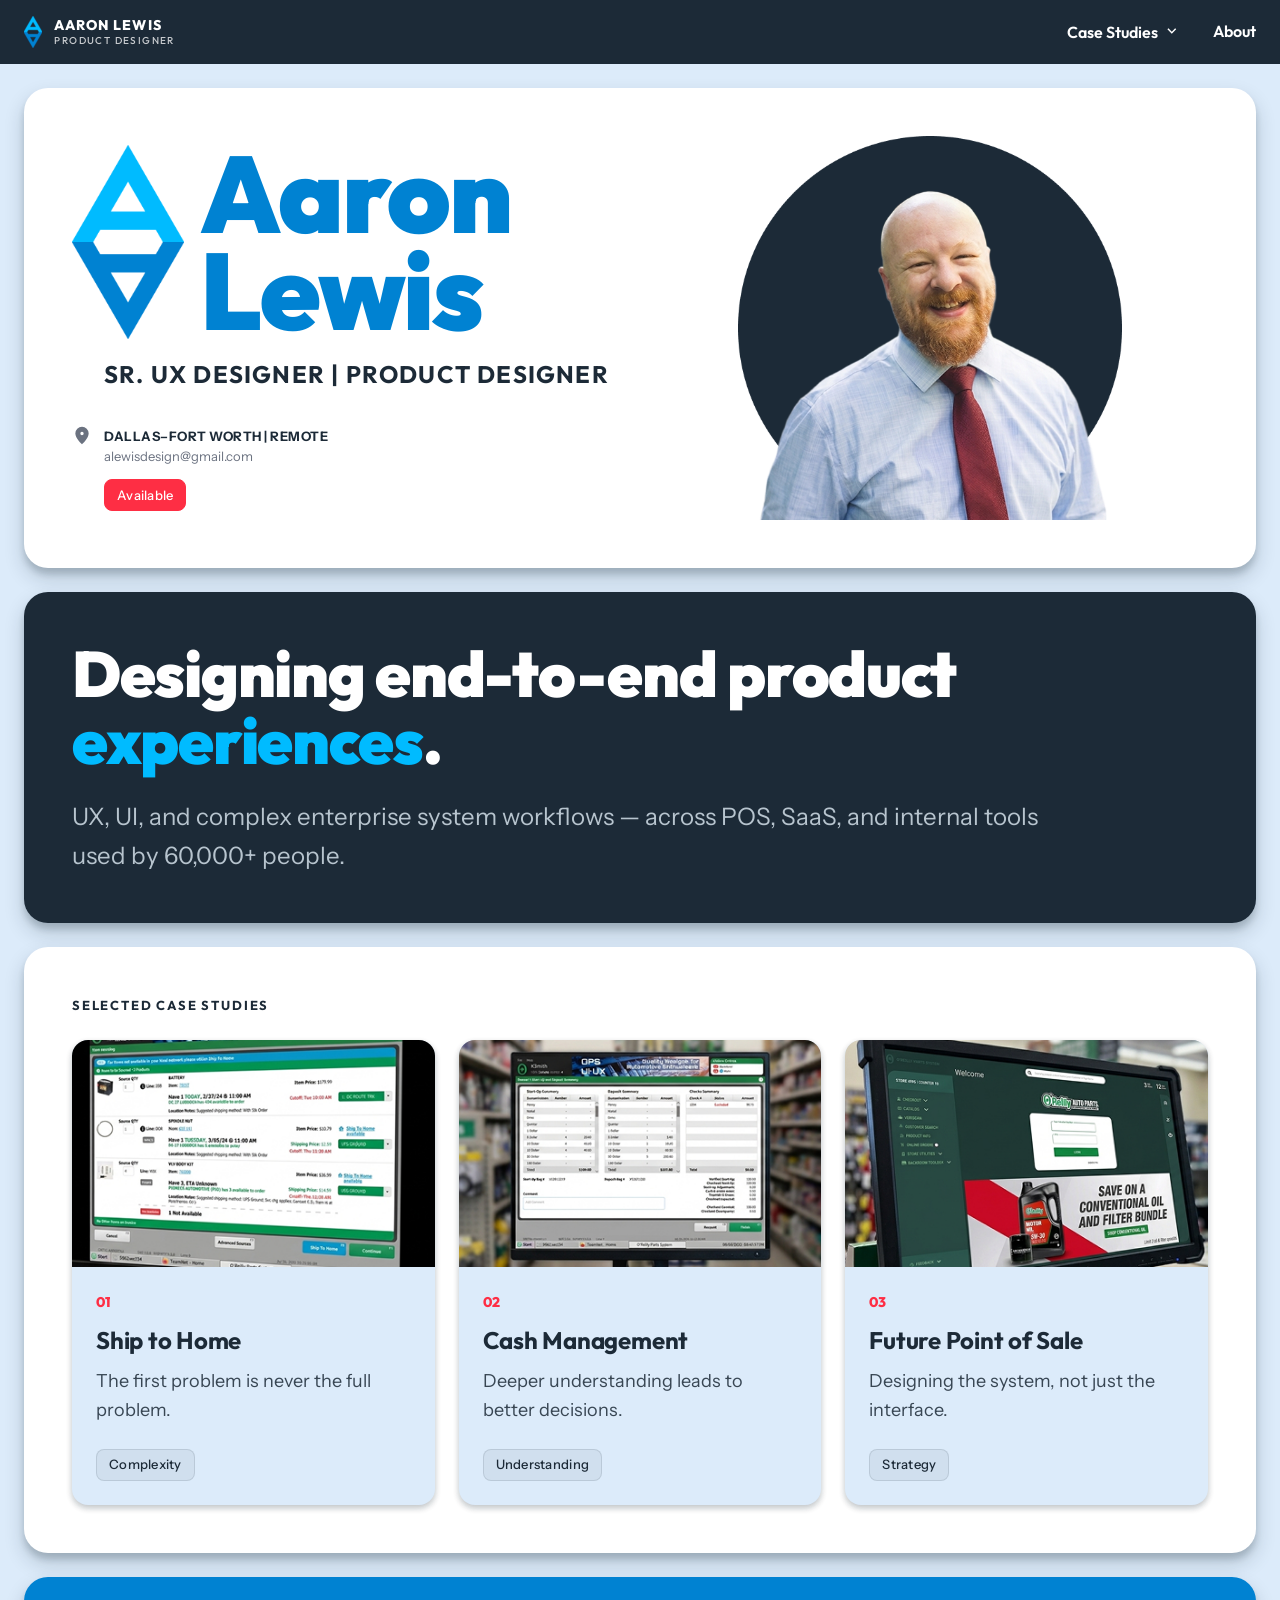
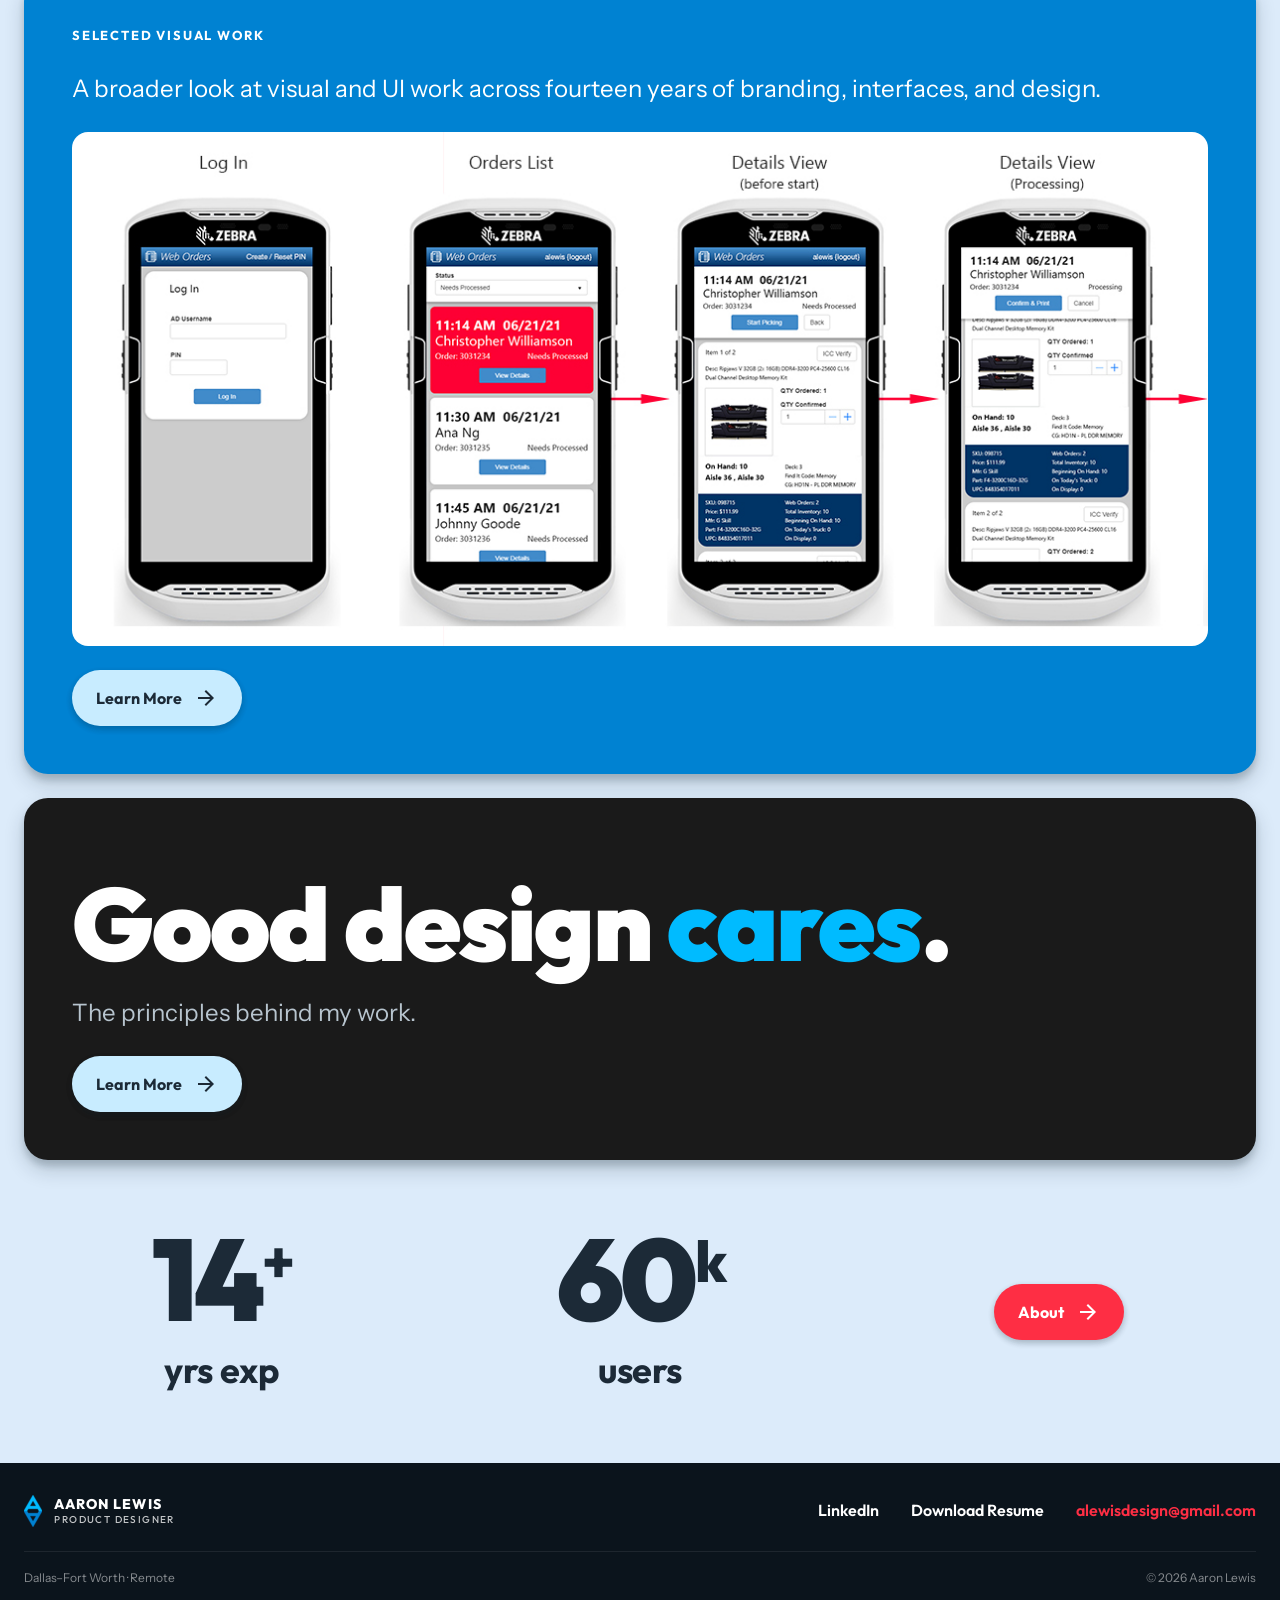
==== commit 90efd5e4: "Updates" ====
--- a/index.html
+++ b/index.html
@@ -19,7 +19,7 @@
       rel="stylesheet"
     />
     <link rel="icon" type="image/svg+xml" href="./favicon.svg" />
-    <link rel="stylesheet" href="./styles.css?v=8.1" />
+    <link rel="stylesheet" href="./styles.css?v=8.2" />
   </head>
   <body>
     <!-- HEADER -->
@@ -27,7 +27,7 @@
       <div class="container header-inner">
         <a class="brand" href="#">
           <span class="brand-mark" aria-hidden="true">
-            <img src="./assets/04364636_AA_logo-colors.svg" alt="" />
+            <img src="./assets/AA_logo-colors.svg" alt="" />
           </span>
           <span class="brand-text">
             <span class="brand-name">AARON LEWIS</span>
@@ -73,7 +73,7 @@
           <div class="col-6 hero-left">
             <div class="hero-lockup">
               <span class="hero-logo" aria-hidden="true">
-                <img src="./assets/04364636_AA_logo-colors.svg" alt="" />
+                <img src="./assets/AA_logo-colors.svg" alt="" />
               </span>
               <h1 class="hero-name">Aaron<br />Lewis</h1>
             </div>
@@ -97,7 +97,7 @@
           <div class="col-6 hero-right">
             <div class="portrait">
               <img
-                src="./assets/a4391d25_aaron-hero.png"
+                src="./assets/aaron-hero.png"
                 alt="Portrait of Aaron Lewis"
               />
             </div>
@@ -120,7 +120,7 @@
           <article class="col-4 case-card" tabindex="0" data-href="ship-to-home.html">
             <div class="case-thumb case-thumb--1">
               <img
-                src="./assets/72ff1418_ship-to-home-card.png"
+                src="./assets/ship-to-home-card.png"
                 alt="Ship to Home interface preview"
               />
             </div>
@@ -135,7 +135,7 @@
           <article class="col-4 case-card" tabindex="0" data-href="cash-management.html">
             <div class="case-thumb case-thumb--2">
               <img
-                src="./assets/b7962baf_cash-management-card.png"
+                src="./assets/cash-management-card.png"
                 alt="Cash Management interface preview"
               />
             </div>
@@ -150,7 +150,7 @@
           <article class="col-4 case-card" tabindex="0" data-href="future-point-of-sale.html">
             <div class="case-thumb case-thumb--3">
               <img
-                src="./assets/959135d7_future-pos-card.png"
+                src="./assets/future-pos-card.png"
                 alt="Future Point of Sale interface preview"
               />
             </div>
@@ -172,7 +172,7 @@
         </p>
         <div class="banner-figure">
           <img
-            src="./assets/17be8287_selectedVisualWork1.png"
+            src="./assets/selectedVisualWork1.png"
             alt="Web Orders handheld app screens: log in, orders list, and order details views"
           />
         </div>
@@ -230,7 +230,7 @@
           <div class="col-6 footer-brand-col">
             <a class="brand" href="#">
               <span class="brand-mark" aria-hidden="true">
-                <img src="./assets/04364636_AA_logo-colors.svg" alt="" />
+                <img src="./assets/AA_logo-colors.svg" alt="" />
               </span>
               <span class="brand-text">
                 <span class="brand-name">AARON LEWIS</span>
@@ -242,7 +242,7 @@
             <nav class="footer-nav" aria-label="Footer">
               <a href="https://www.linkedin.com/in/aldsgn/" target="_blank" rel="noopener noreferrer">LinkedIn</a>
               <a
-                href="./assets/d0f5d523_Aaron-Lewis-Resume.pdf"
+                href="./assets/Aaron-Lewis-Resume.pdf"
                 target="_blank"
                 rel="noopener noreferrer"
                 >Download Resume</a
@@ -258,6 +258,6 @@
       </div>
     </footer>
 
-    <script src="./script.js?v=8.1" defer></script>
+    <script src="./script.js?v=8.2" defer></script>
   </body>
 </html>
